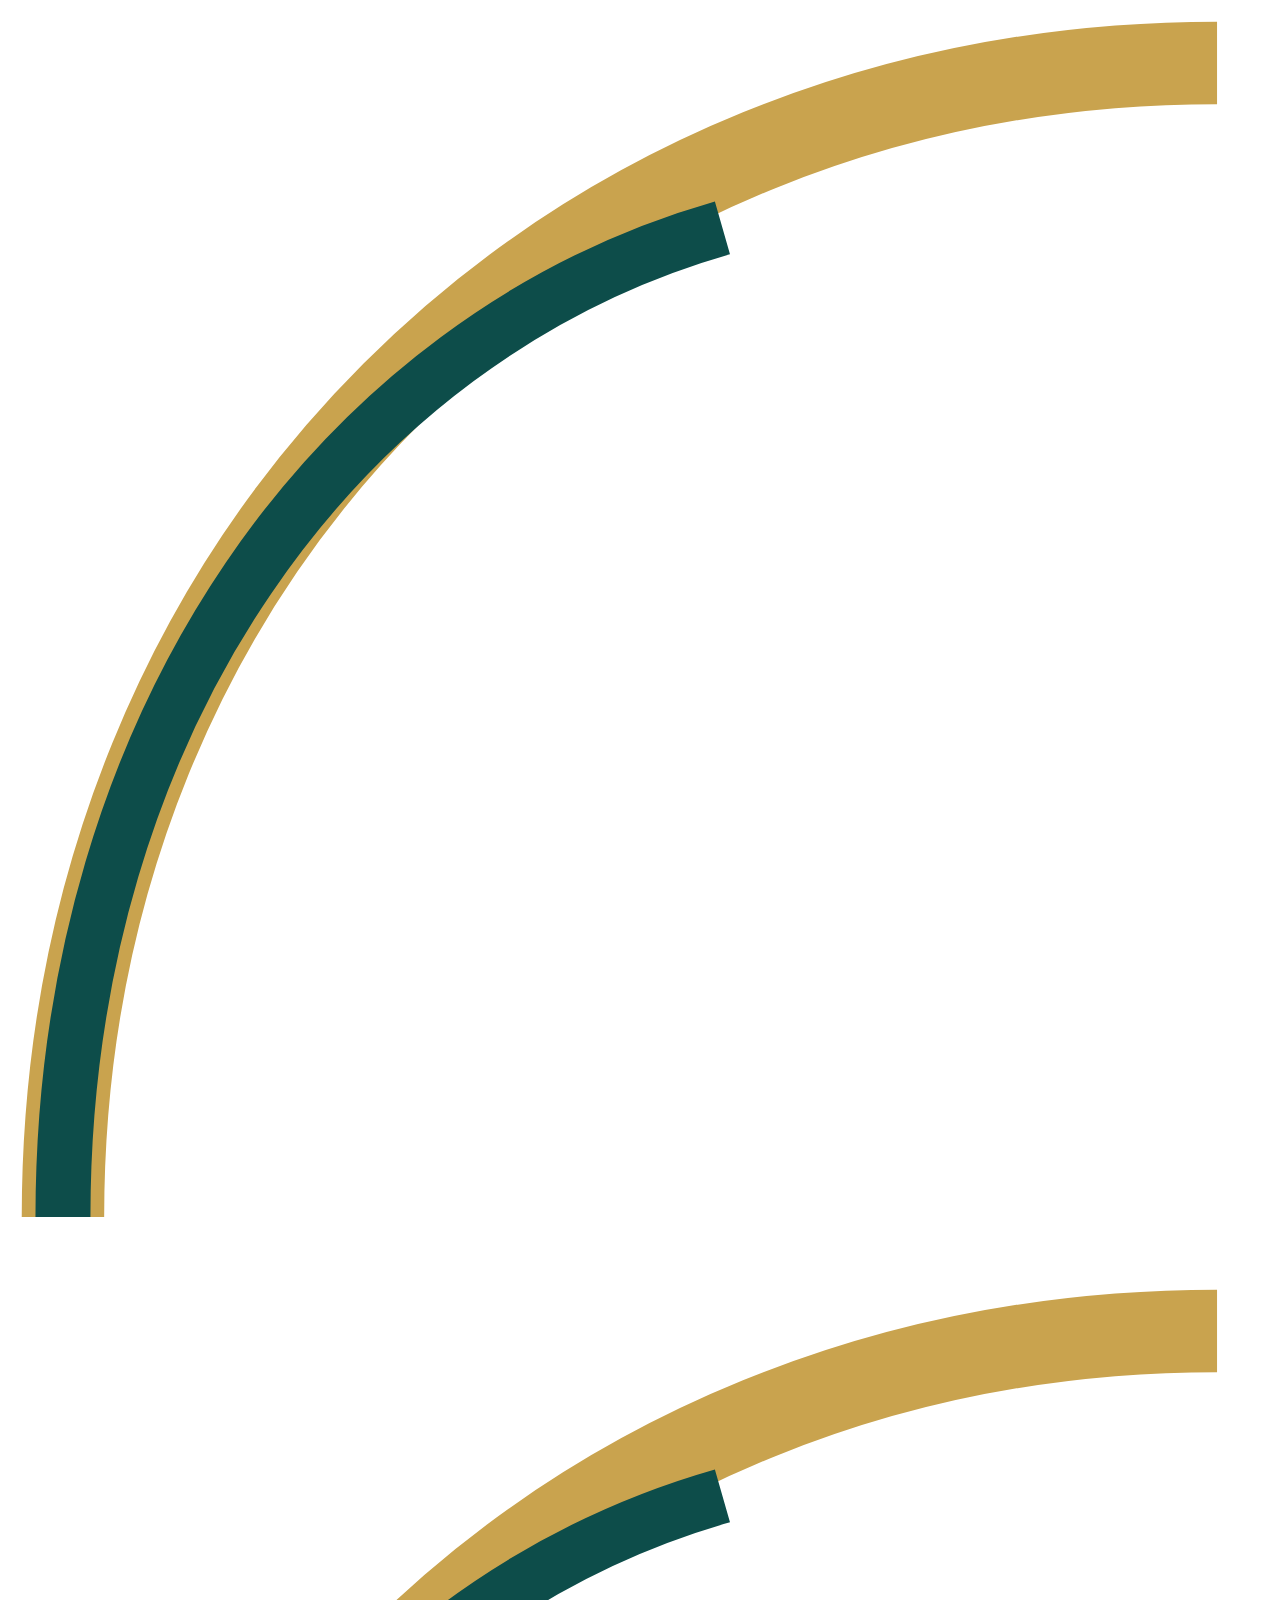
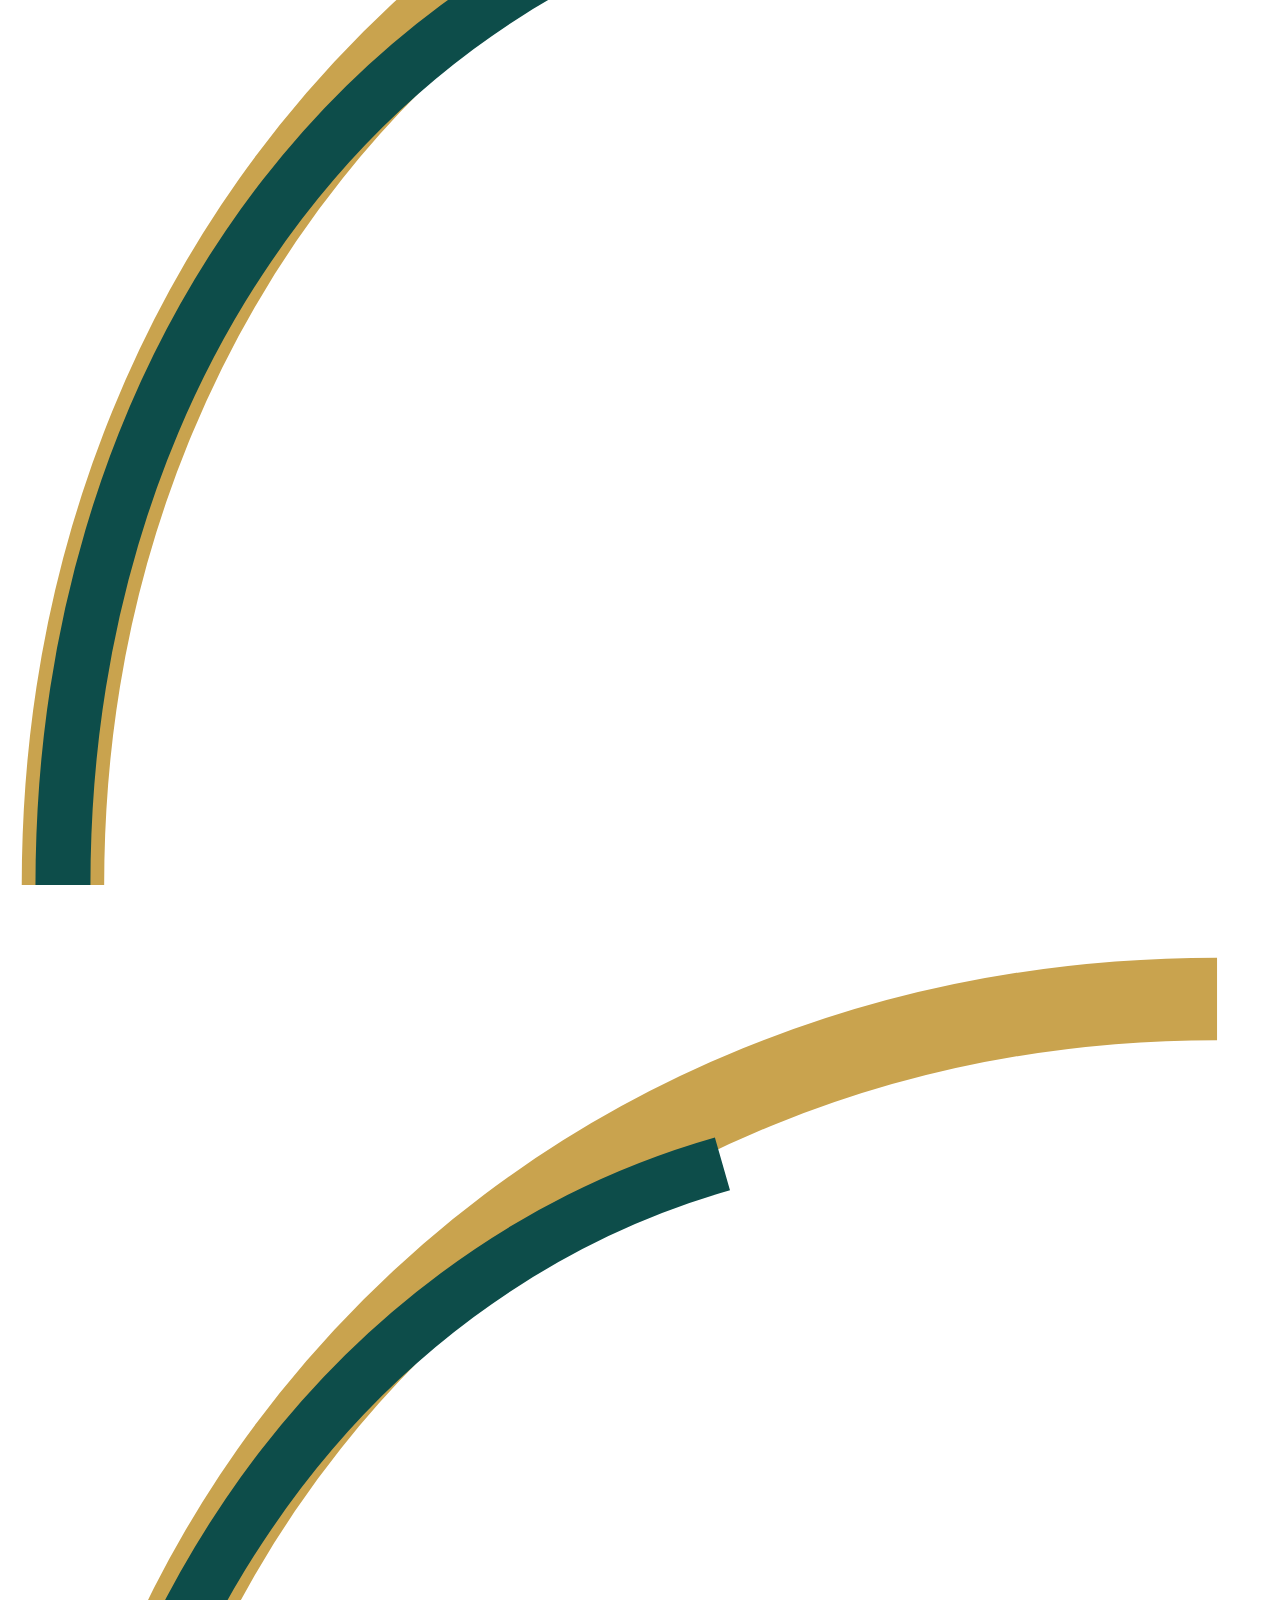
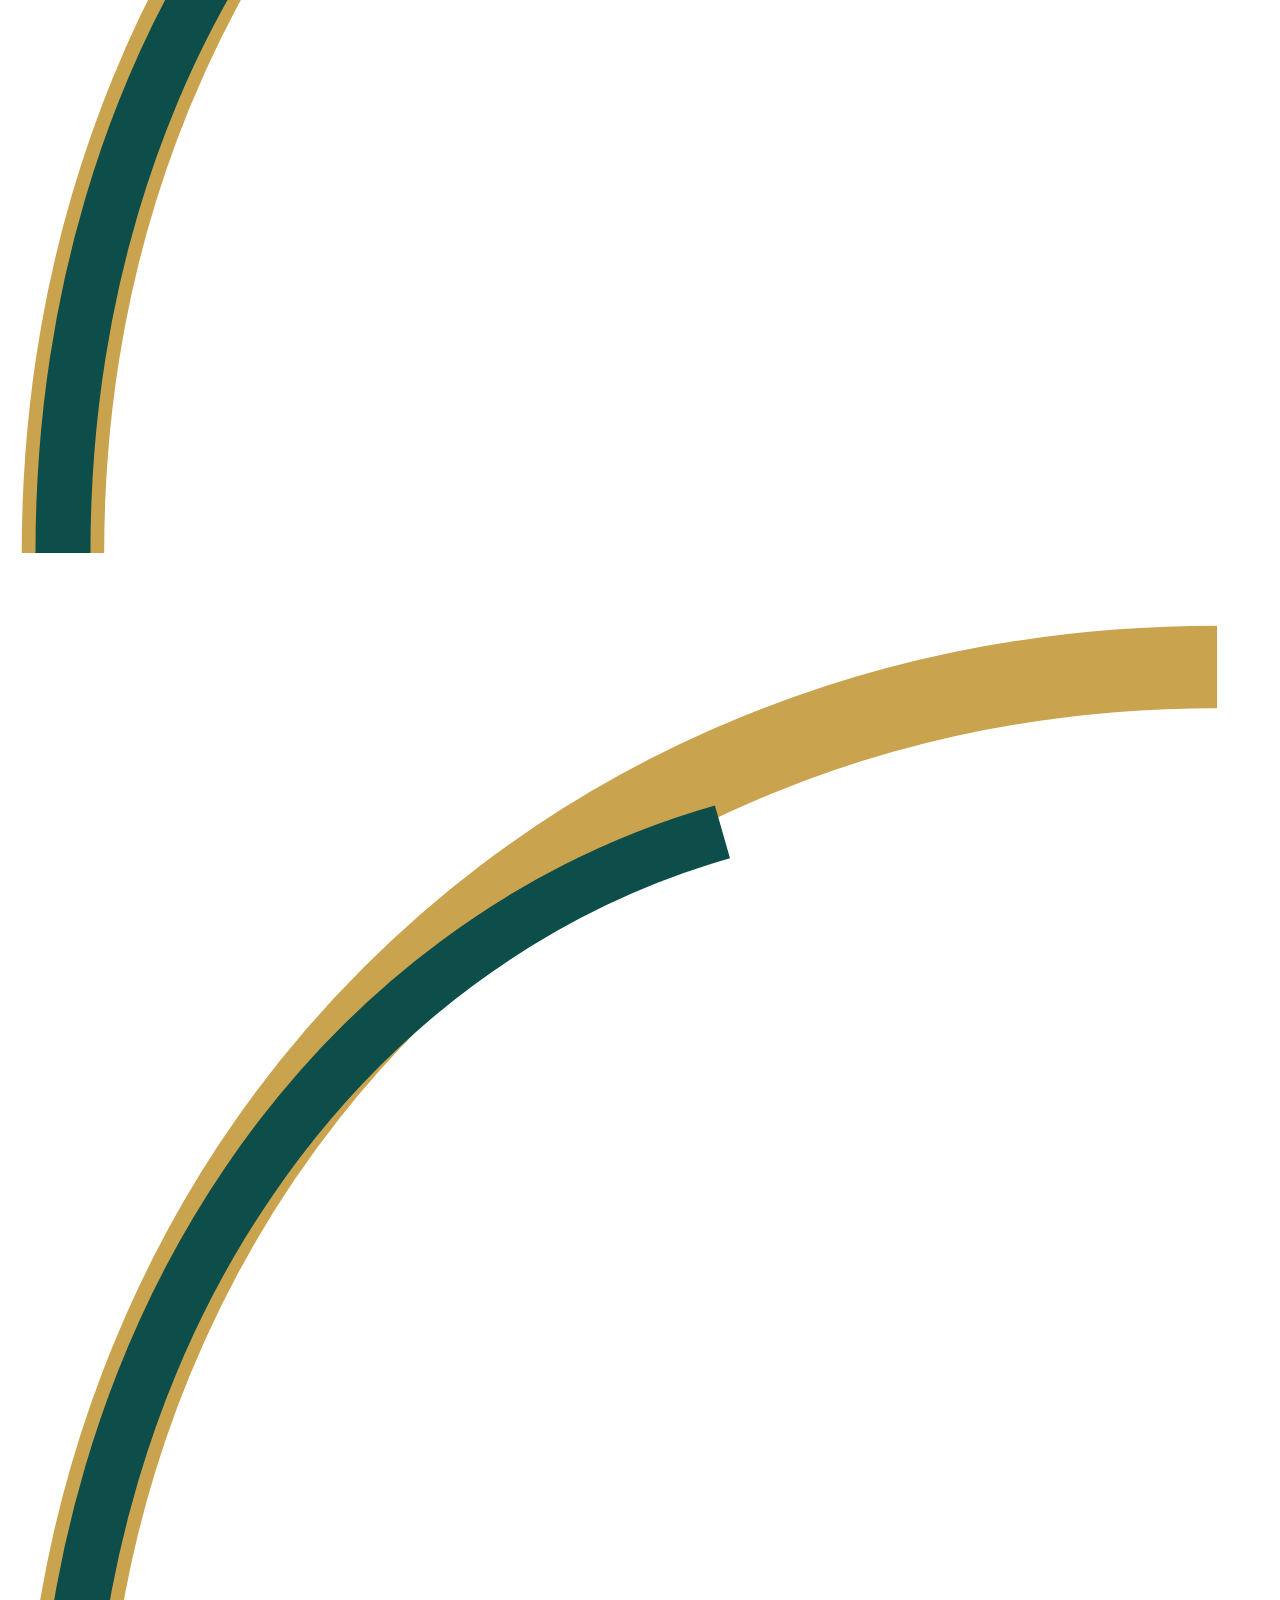
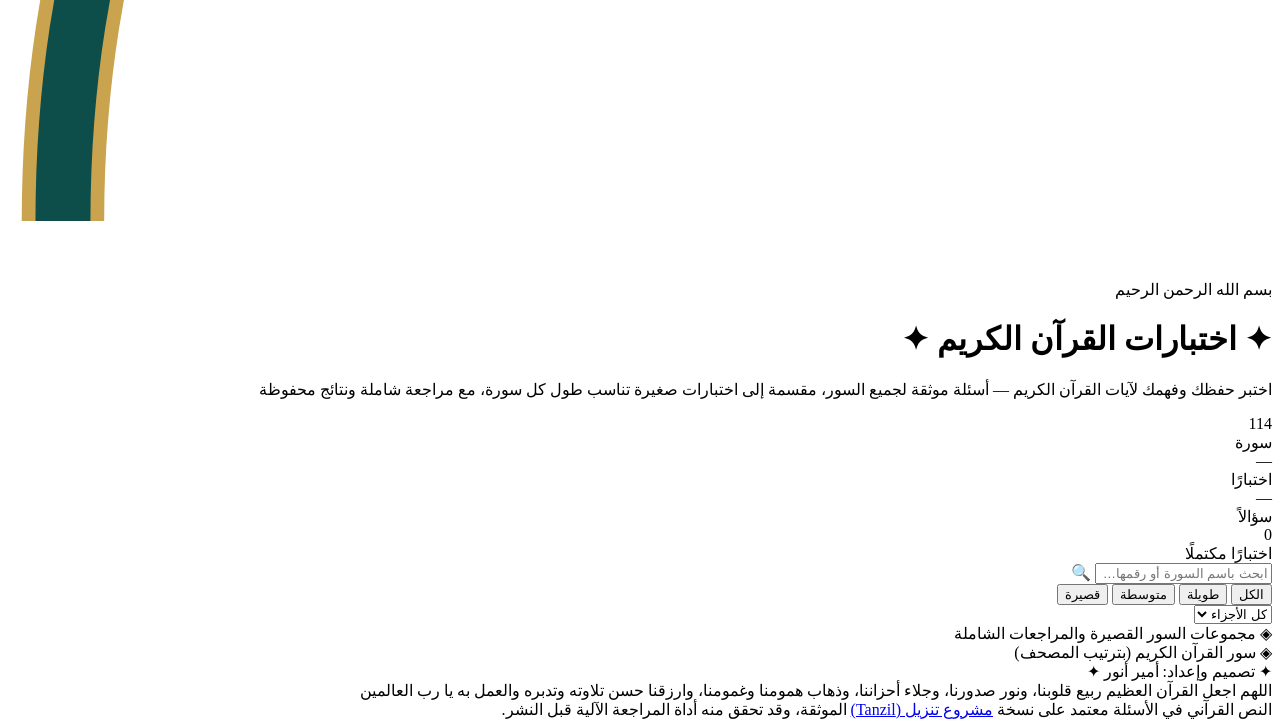
==== index.html @ 08b9041e "Add files via upload" ====
<!DOCTYPE html>
<html lang="ar" dir="rtl">
<head>
<meta charset="UTF-8">
<meta name="viewport" content="width=device-width, initial-scale=1.0">
<title>اختبارات القرآن الكريم — جميع سور القرآن</title>
<meta name="description" content="تطبيق تفاعلي لاختبار حفظ القرآن الكريم وفهمه: أسئلة موثقة لجميع سور القرآن الكريم الـ114 مقسمة إلى اختبارات منظمة تناسب طول كل سورة.">
<link rel="preconnect" href="https://fonts.googleapis.com">
<link href="https://fonts.googleapis.com/css2?family=Amiri:wght@400;700&family=Reem+Kufi:wght@400;600;700&display=swap" rel="stylesheet">
<link rel="stylesheet" href="css/style.css?v=2">
<link rel="stylesheet" href="css/home.css?v=2">
</head>
<body class="home-body">
<div class="star-pattern"></div>
<div class="app">
  <div class="frame">
    <div class="corner c-tl"><svg viewBox="0 0 46 46"><path d="M2 44 C2 20 20 2 44 2" fill="none" stroke="#c9a34e" stroke-width="3"/><path d="M2 44 C2 26 12 12 26 8" fill="none" stroke="#0d4d4a" stroke-width="2"/></svg></div>
    <div class="corner c-tr"><svg viewBox="0 0 46 46"><path d="M2 44 C2 20 20 2 44 2" fill="none" stroke="#c9a34e" stroke-width="3"/><path d="M2 44 C2 26 12 12 26 8" fill="none" stroke="#0d4d4a" stroke-width="2"/></svg></div>
    <div class="corner c-bl"><svg viewBox="0 0 46 46"><path d="M2 44 C2 20 20 2 44 2" fill="none" stroke="#c9a34e" stroke-width="3"/><path d="M2 44 C2 26 12 12 26 8" fill="none" stroke="#0d4d4a" stroke-width="2"/></svg></div>
    <div class="corner c-br"><svg viewBox="0 0 46 46"><path d="M2 44 C2 20 20 2 44 2" fill="none" stroke="#c9a34e" stroke-width="3"/><path d="M2 44 C2 26 12 12 26 8" fill="none" stroke="#0d4d4a" stroke-width="2"/></svg></div>

    <div class="arch-header">
      <div class="bismillah">بسم الله الرحمن الرحيم</div>
      <h1>✦ اختبارات القرآن الكريم ✦</h1>
      <p class="subtitle">اختبر حفظك وفهمك لآيات القرآن الكريم — أسئلة موثقة لجميع السور، مقسمة إلى اختبارات صغيرة تناسب طول كل سورة، مع مراجعة شاملة ونتائج محفوظة</p>
    </div>

    <div class="stats-row">
      <div class="stat-box"><div class="num">114</div><div class="lbl">سورة</div></div>
      <div class="stat-box"><div class="num" id="statQuizzes">—</div><div class="lbl">اختبارًا</div></div>
      <div class="stat-box"><div class="num" id="statQuestions">—</div><div class="lbl">سؤالاً</div></div>
      <div class="stat-box"><div class="num" id="statDone">0</div><div class="lbl">اختبارًا مكتملًا</div></div>
    </div>

    <div class="toolbar">
      <div class="search-wrap">
        <input type="text" id="searchInput" placeholder="ابحث باسم السورة أو رقمها…" autocomplete="off">
        <span class="search-ico">🔍</span>
      </div>
      <div class="chips" id="catChips">
        <button class="chip active" data-cat="all">الكل</button>
        <button class="chip" data-cat="طويلة">طويلة</button>
        <button class="chip" data-cat="متوسطة">متوسطة</button>
        <button class="chip" data-cat="قصيرة">قصيرة</button>
      </div>
      <select class="juz-select" id="juzSelect">
        <option value="all">كل الأجزاء</option>
      </select>
    </div>

    <div class="section-title">◈ مجموعات السور القصيرة والمراجعات الشاملة</div>
    <div class="groups-grid" id="groupsGrid"></div>

    <div class="section-title">◈ سور القرآن الكريم (بترتيب المصحف)</div>
    <div class="surah-grid" id="surahGrid"></div>
    <div class="empty-state" id="emptyState" style="display:none;">لا توجد سور مطابقة لبحثك — جرّب اسمًا آخر أو رقمًا</div>

    <div class="home-footer">
      <div class="footer-line">✦ تصميم وإعداد: أمير أنور ✦</div>
      <div class="footer-dua">اللهم اجعل القرآن العظيم ربيع قلوبنا، ونور صدورنا، وجلاء أحزاننا، وذهاب همومنا وغمومنا، وارزقنا حسن تلاوته وتدبره والعمل به يا رب العالمين</div>
      <div class="src-note">النص القرآني في الأسئلة معتمد على نسخة <a href="https://tanzil.net" target="_blank" rel="noopener">مشروع تنزيل (Tanzil)</a> الموثقة، وقد تحقق منه أداة المراجعة الآلية قبل النشر.</div>
    </div>
  </div>
</div>

<script src="js/surah-registry.js?v=2"></script>
<script src="js/quiz-registry.js?v=2"></script>
<script src="js/home.js?v=3"></script>
</body>
</html>
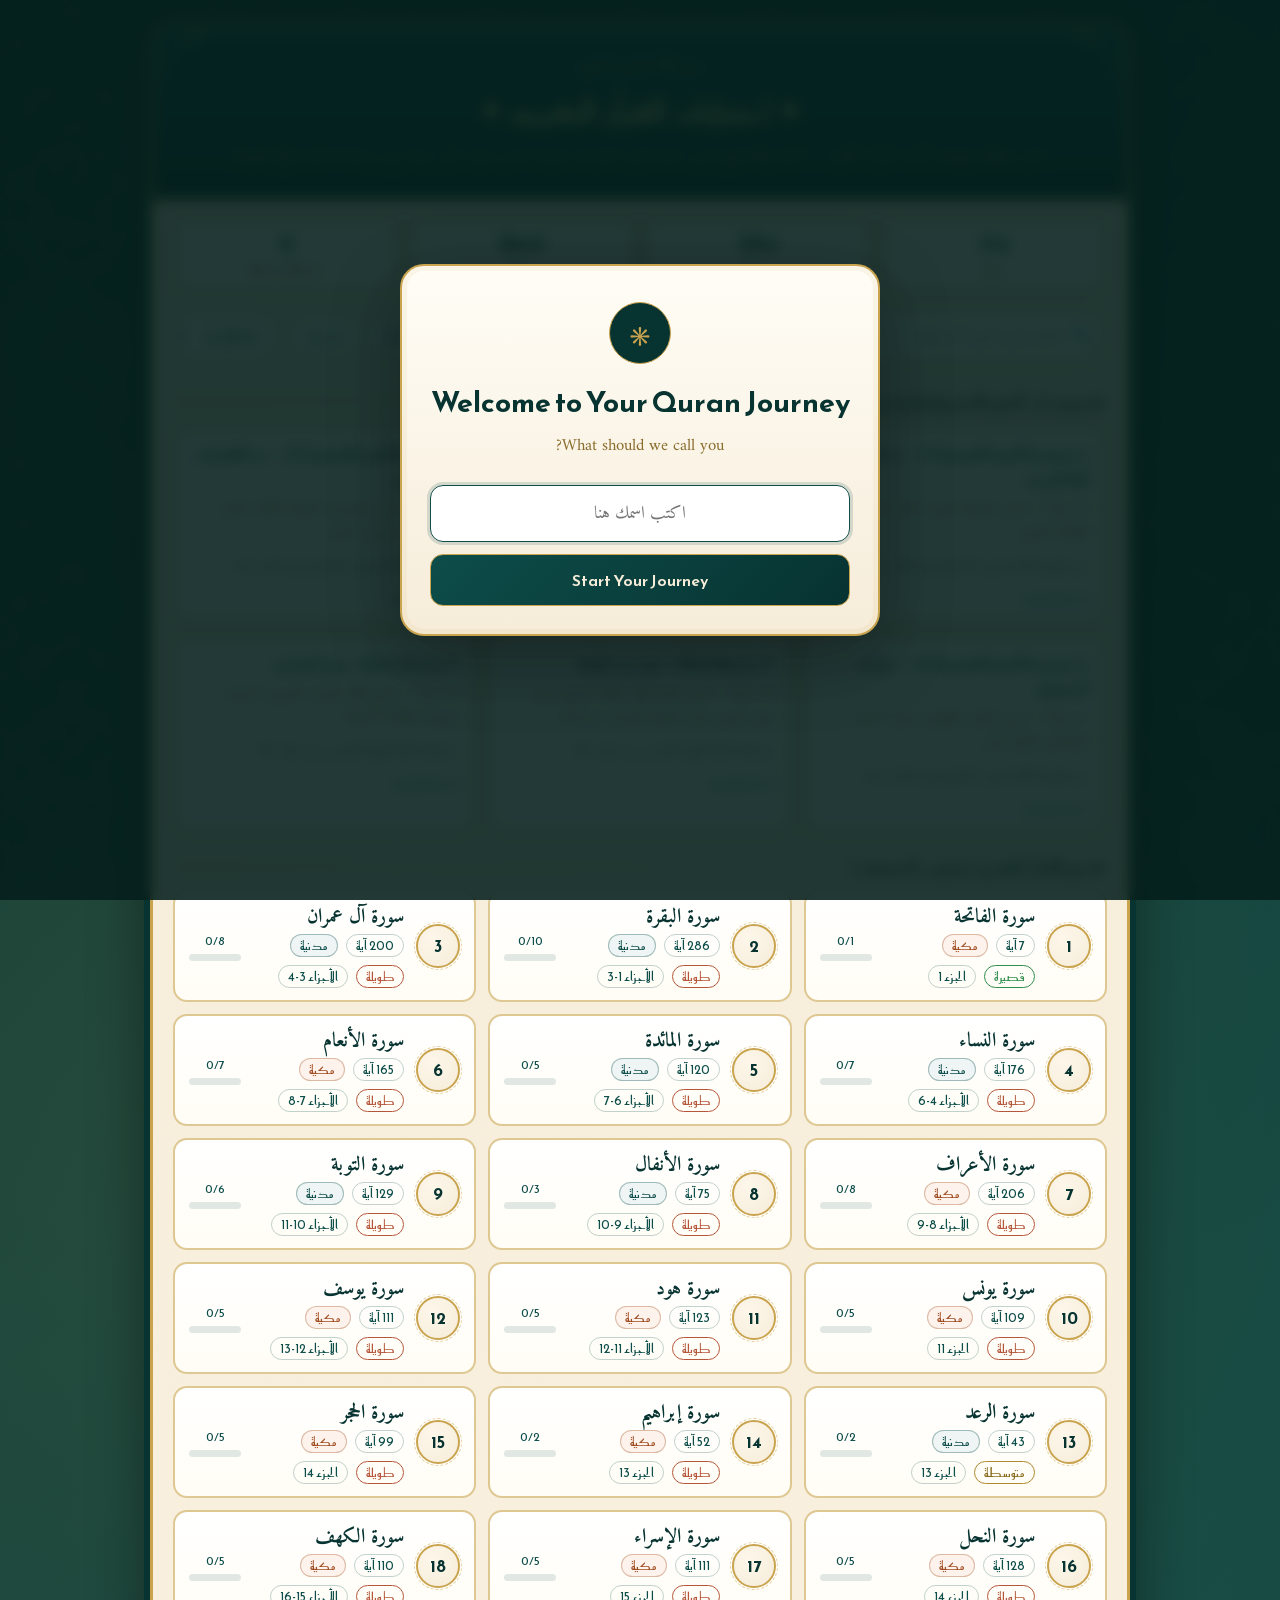
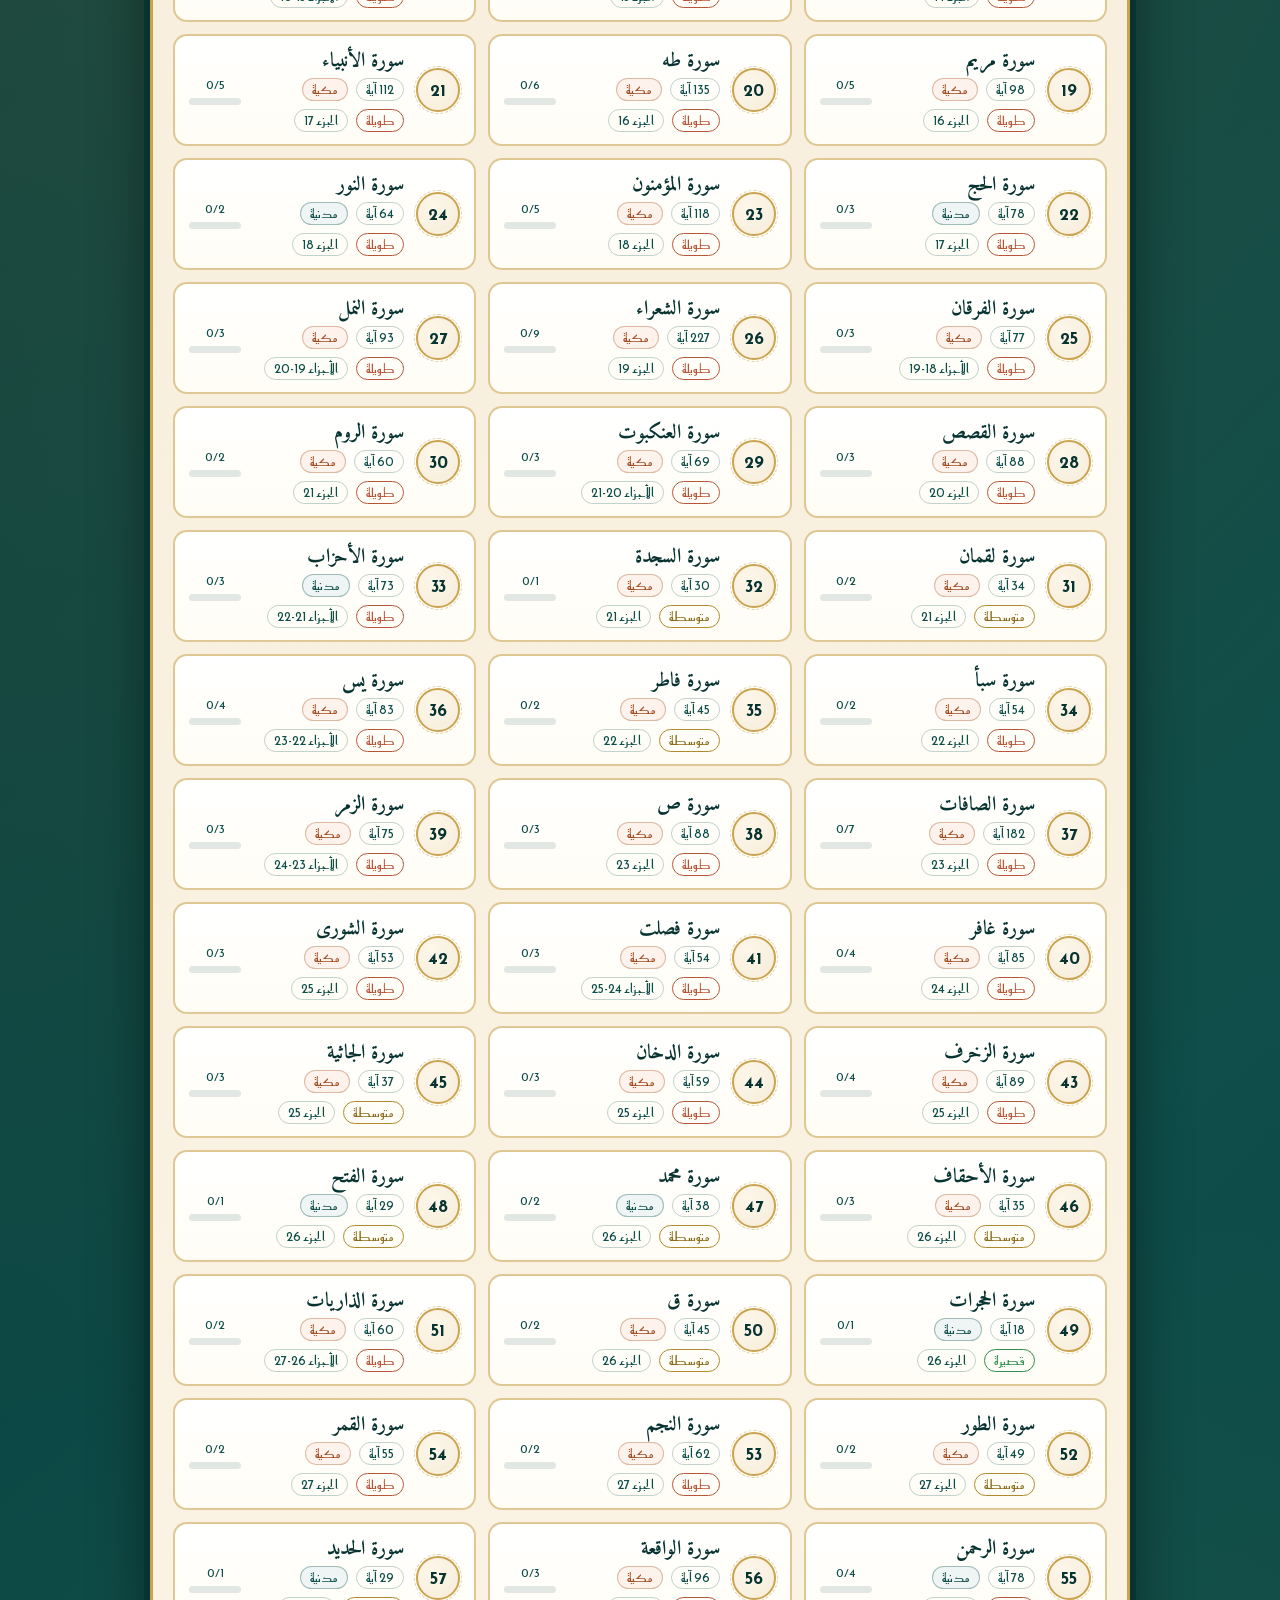
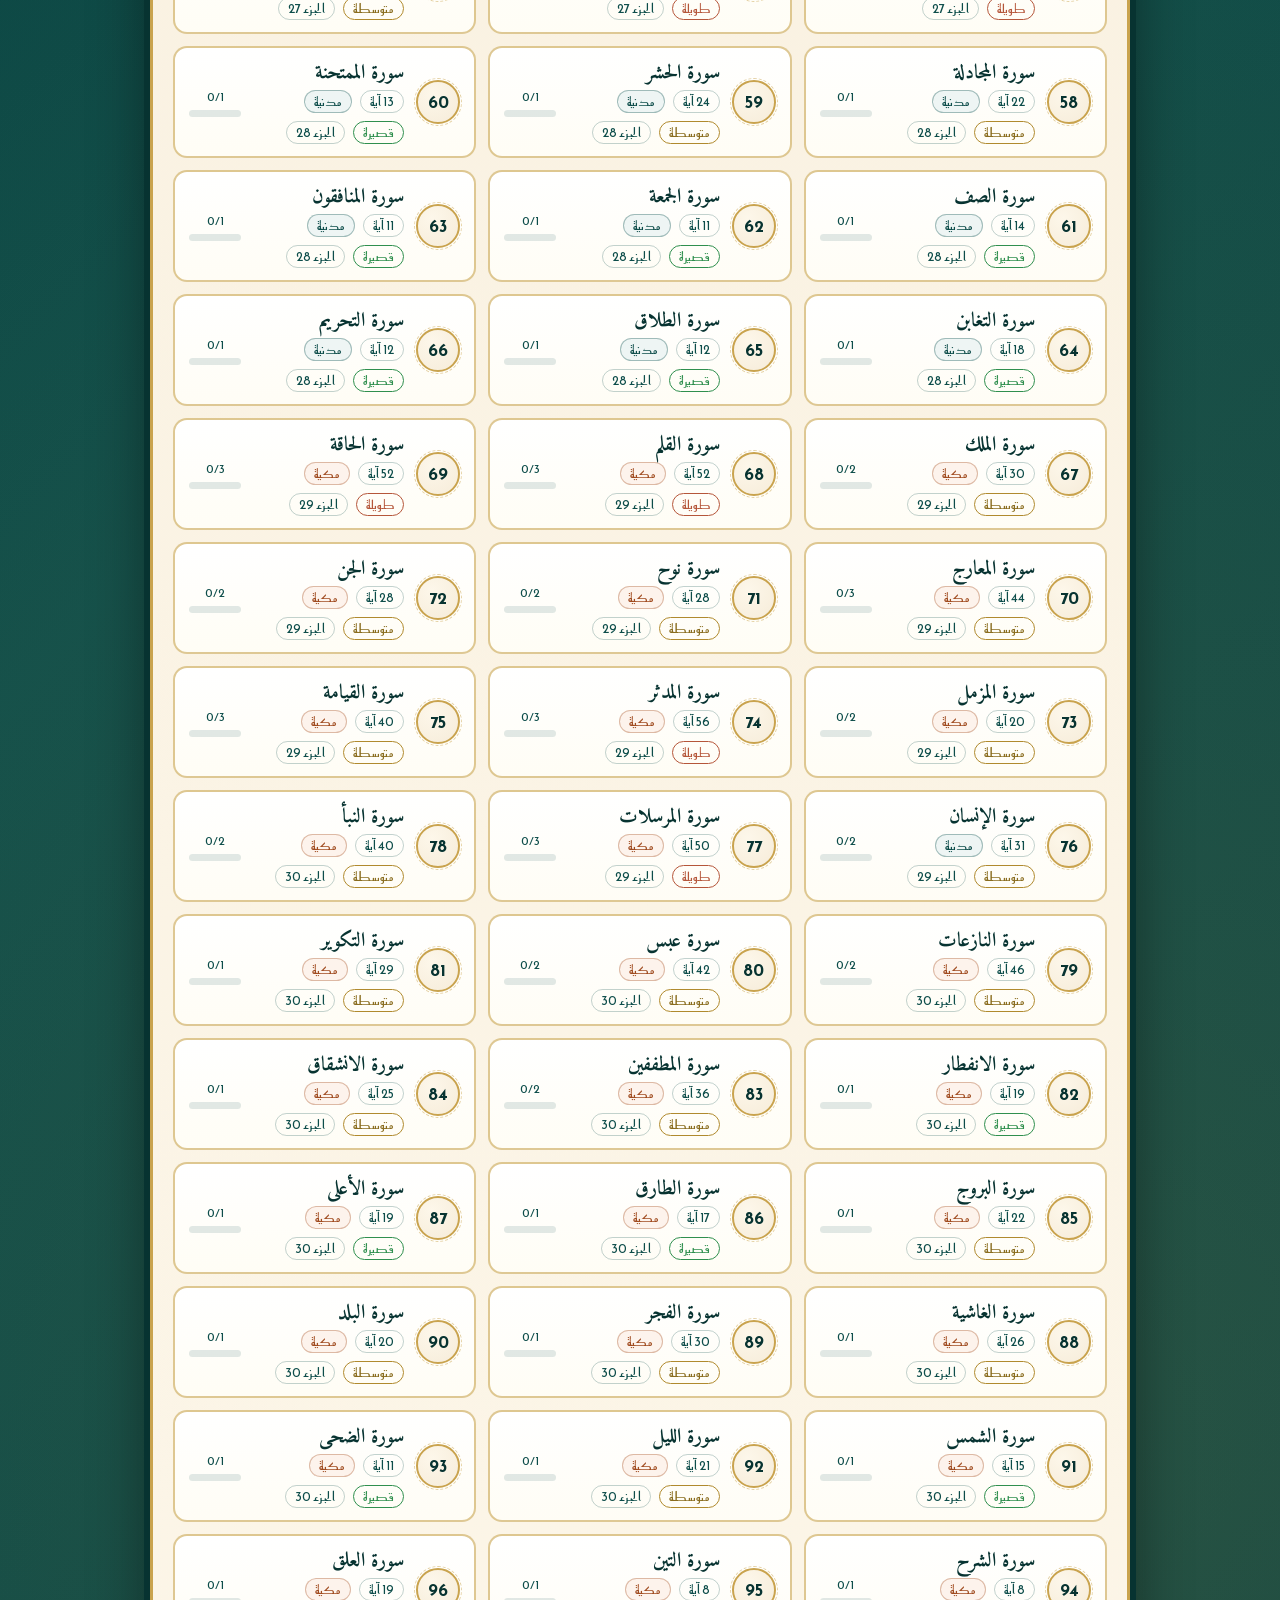
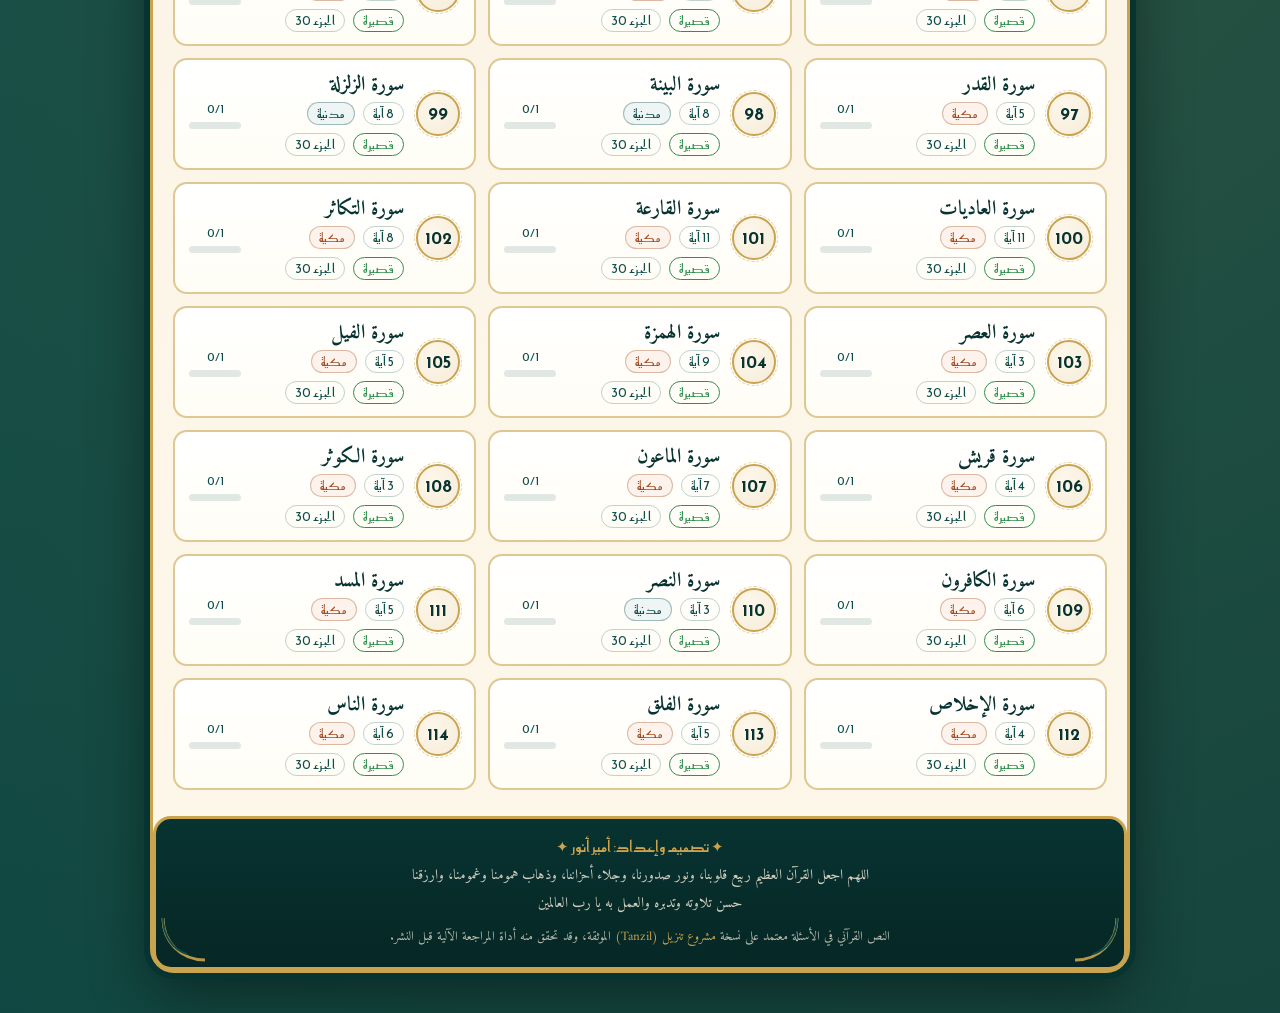
==== commit 7b4abd90: "Integrate personalized welcome and saved user name" ====
--- a/index.html
+++ b/index.html
@@ -9,6 +9,7 @@
 <link href="https://fonts.googleapis.com/css2?family=Amiri:wght@400;700&family=Reem+Kufi:wght@400;600;700&display=swap" rel="stylesheet">
 <link rel="stylesheet" href="css/style.css?v=2">
 <link rel="stylesheet" href="css/home.css?v=2">
+<link rel="stylesheet" href="css/user-profile.css?v=1">
 </head>
 <body class="home-body">
 <div class="star-pattern"></div>
@@ -66,5 +67,6 @@
 <script src="js/surah-registry.js?v=2"></script>
 <script src="js/quiz-registry.js?v=2"></script>
 <script src="js/home.js?v=3"></script>
+<script src="js/user-profile.js?v=1"></script>
 </body>
 </html>
--- a/css/style.css
+++ b/css/style.css
@@ -0,0 +1,536 @@
+:root{
+    --gold: #c9a34e;
+    --gold-light: #e6c878;
+    --teal: #0d4d4a;
+    --teal-dark: #073331;
+    --terracotta: #b5563a;
+    --cream: #f6ecd9;
+    --ink: #2c211a;
+  }
+  *{box-sizing:border-box; margin:0; padding:0;}
+  html,body{min-height:100%;}
+
+  body{
+    font-family: 'Amiri', serif;
+    color: var(--ink);
+    min-height: 100vh;
+    display: flex;
+    align-items: center;
+    justify-content: center;
+    padding: 15px;
+    background:
+      radial-gradient(circle at 20% 20%, rgba(201,163,78,0.15), transparent 40%),
+      radial-gradient(circle at 80% 80%, rgba(201,163,78,0.15), transparent 40%),
+      linear-gradient(135deg, var(--teal-dark), var(--teal) 55%, #0a3f3c);
+    position: relative;
+  }
+
+  body::before{
+    content:"";
+    position:fixed;
+    inset:0;
+    background-image:
+      repeating-linear-gradient(45deg, rgba(201,163,78,0.06) 0 2px, transparent 2px 40px),
+      repeating-linear-gradient(-45deg, rgba(201,163,78,0.06) 0 2px, transparent 2px 40px);
+    pointer-events:none;
+    z-index:0;
+  }
+  .star-pattern{
+    position:fixed;
+    inset:0;
+    z-index:0;
+    opacity:0.15;
+    pointer-events:none;
+    background-repeat:repeat;
+    background-size: 140px 140px;
+    background-image:url("data:image/svg+xml,%3Csvg xmlns='http://www.w3.org/2000/svg' width='140' height='140' viewBox='0 0 140 140'%3E%3Cg fill='none' stroke='%23e6c878' stroke-width='1.2'%3E%3Cpath d='M70 5 L92 40 L130 40 L100 65 L112 105 L70 82 L28 105 L40 65 L10 40 L48 40 Z'/%3E%3Ccircle cx='70' cy='70' r='60'/%3E%3C/g%3E%3C/svg%3E");
+  }
+
+  .app{
+    position:relative;
+    z-index:1;
+    width:100%;
+    max-width: 720px;
+    margin: auto;
+  }
+
+  .frame{
+    background: linear-gradient(180deg, var(--cream), #fdf7ea);
+    border-radius: 24px;
+    border: 3px solid var(--gold);
+    box-shadow: 0 0 0 6px var(--teal-dark), 0 20px 60px rgba(0,0,0,0.45);
+    position: relative;
+    width: 100%;
+  }
+
+  .corner{
+    position:absolute; width:46px; height:46px; z-index:3; opacity:0.9;
+  }
+  .corner svg{width:100%; height:100%;}
+  .c-tl{top:8px; left:8px;}
+  .c-tr{top:8px; right:8px; transform:scaleX(-1);}
+  .c-bl{bottom:8px; left:8px; transform:scaleY(-1);}
+  .c-br{bottom:8px; right:8px; transform:scale(-1,-1);}
+
+  .arch-header{
+    background: linear-gradient(180deg, var(--teal), var(--teal-dark));
+    color: var(--gold-light);
+    text-align:center;
+    padding: 22px 20px 26px;
+    position:relative;
+    border-bottom: 3px solid var(--gold);
+    border-top-left-radius: 20px;
+    border-top-right-radius: 20px;
+  }
+  .arch-header h1{
+    font-family:'Reem Kufi', sans-serif;
+    font-size: 1.6rem;
+    letter-spacing:1px;
+  }
+  .arch-header p{
+    margin-top:6px;
+    font-size:0.95rem;
+    color: var(--gold);
+    opacity:0.9;
+  }
+
+  .progress-wrap{
+    padding: 14px 26px 0;
+  }
+  .dots-row{
+    display:flex;
+    flex-wrap:wrap;
+    justify-content:center;
+    gap:6px;
+    padding: 4px 6px;
+    background: repeating-linear-gradient(135deg, rgba(13,77,74,0.06) 0 6px, transparent 6px 12px);
+    border: 2px solid var(--gold);
+    border-radius: 999px;
+  }
+  .dot{
+    width:16px; height:16px;
+    clip-path: polygon(50% 0%, 61% 35%, 98% 35%, 68% 57%, 79% 91%, 50% 70%, 21% 91%, 32% 57%, 2% 35%, 39% 35%);
+    background: rgba(13,77,74,0.18);
+    transition: all .25s ease;
+    flex: 0 0 auto;
+  }
+  .dot.done{
+    background: var(--gold);
+    box-shadow: 0 0 4px rgba(201,163,78,0.8);
+  }
+  .dot.wrong-dot{
+    background: var(--terracotta);
+    box-shadow: 0 0 4px rgba(181,86,58,0.6);
+  }
+  .dot.current{
+    background: var(--terracotta);
+    transform: scale(1.35);
+    box-shadow: 0 0 6px rgba(181,86,58,0.7);
+  }
+  .progress-label{
+    display:flex;
+    justify-content:center;
+    font-size:0.85rem;
+    color: var(--teal-dark);
+    margin-top:8px;
+    font-family:'Reem Kufi', sans-serif;
+  }
+  #helpText{
+    color: var(--terracotta);
+    font-weight:600;
+  }
+
+  .content{
+    padding: 24px 20px 24px;
+    min-height: auto;
+  }
+
+  .content.animate-in{
+    animation: fadeSlide 0.35s ease;
+  }
+  @keyframes fadeSlide {
+    from { opacity: 0; transform: translateY(14px); }
+    to   { opacity: 1; transform: translateY(0); }
+  }
+
+  .question-box{
+    background: #fff;
+    border: 2px solid var(--gold);
+    border-radius: 14px;
+    padding: 22px;
+    box-shadow: inset 0 0 0 4px rgba(201,163,78,0.12);
+    margin-bottom: 20px;
+  }
+  .question-num{
+    font-family:'Reem Kufi', sans-serif;
+    color: var(--terracotta);
+    font-size:0.95rem;
+    margin-bottom:8px;
+  }
+  .question-text{
+    font-size: 1.35rem;
+    line-height: 2.1;
+    color: var(--teal-dark);
+    font-weight:700;
+  }
+
+  .options{
+    display:flex;
+    flex-direction:column;
+    gap:12px;
+  }
+  .option{
+    display:flex;
+    align-items:center;
+    gap:12px;
+    background:#fff;
+    border: 2px solid rgba(13,77,74,0.25);
+    border-radius: 12px;
+    padding: 14px 16px;
+    cursor:pointer;
+    font-size:1.15rem;
+    line-height:1.9;
+    transition: all .2s ease;
+    text-align:right;
+  }
+  .option:hover:not(.disabled):not(.removed){
+    border-color: var(--gold);
+    background: #fffdf5;
+    transform: translateX(-2px);
+  }
+  .option .letter{
+    flex:0 0 auto;
+    width:32px; height:32px;
+    border-radius:50%;
+    background: var(--teal);
+    color: var(--gold-light);
+    display:flex;
+    align-items:center;
+    justify-content:center;
+    font-family:'Reem Kufi', sans-serif;
+    font-size:0.95rem;
+    transition: all .2s ease;
+  }
+  .option.selected{
+    border-color: var(--teal);
+    background: #eaf4f3;
+  }
+  .option.locked{
+    border-color: var(--teal);
+    background: #eaf4f3;
+    cursor: default;
+    pointer-events: none;
+  }
+  .option.correct{
+    border-color:#2f8f4e;
+    background:#e7f6ec;
+  }
+  .option.correct .letter{ background:#2f8f4e; color:#fff;}
+  .option.incorrect{
+    border-color: var(--terracotta);
+    background:#fbeae6;
+  }
+  .option.incorrect .letter{ background:var(--terracotta); color:#fff;}
+  .option.disabled{ cursor:default; pointer-events:none;}
+
+  .feedback{
+    margin-top:16px;
+    padding: 14px 18px;
+    border-radius: 10px;
+    font-family:'Reem Kufi', sans-serif;
+    font-size:1.05rem;
+    display:none;
+    line-height:1.8;
+  }
+  .feedback.show{ display:block; }
+  .feedback.neutral-fb{
+    background: #eef5f4;
+    color: var(--teal-dark);
+    border: 1px solid var(--teal);
+  }
+  .feedback.correct-fb{ background:#e7f6ec; color:#1e6b3a; border:1px solid #2f8f4e;}
+  .feedback.incorrect-fb{ background:#fbeae6; color:#8a3b28; border:1px solid var(--terracotta);}
+
+  .controls{
+    display:flex;
+    justify-content:space-between;
+    align-items:center;
+    margin-top: 22px;
+  }
+  .btn{
+    font-family:'Reem Kufi', sans-serif;
+    font-size:1.05rem;
+    padding: 12px 28px;
+    border-radius: 999px;
+    border: 2px solid var(--gold);
+    background: linear-gradient(180deg, var(--teal), var(--teal-dark));
+    color: var(--gold-light);
+    cursor:pointer;
+    transition: all .2s ease;
+    white-space: nowrap;
+  }
+  .btn:hover:not(:disabled){
+    background: linear-gradient(180deg, var(--terracotta), #8f3e29);
+    border-color: var(--gold-light);
+  }
+  .btn:disabled{
+    opacity:0.4;
+    cursor:not-allowed;
+  }
+  .btn-ghost{
+    background:transparent;
+    color: var(--teal-dark);
+    border: 2px solid rgba(13,77,74,0.3);
+  }
+  .btn-ghost:hover:not(:disabled){
+    background: var(--teal-dark);
+    color: var(--gold-light);
+    border-color: var(--gold);
+  }
+  .btn.loading{
+    opacity:0.7;
+    pointer-events:none;
+  }
+
+  .result{
+    text-align:center;
+    padding: 10px 10px 20px;
+  }
+  .result .score-circle{
+    width:180px; height:180px;
+    margin: 10px auto 20px;
+    border-radius:50%;
+    background: radial-gradient(circle at 35% 30%, #fffdf5, #f6ecd9);
+    border: 5px solid var(--gold);
+    display:flex;
+    flex-direction:column;
+    align-items:center;
+    justify-content:center;
+    box-shadow: 0 0 0 8px rgba(13,77,74,0.08);
+  }
+  .score-circle .num{
+    font-family:'Reem Kufi', sans-serif;
+    font-size:2.6rem;
+    color: var(--teal-dark);
+    font-weight:700;
+  }
+  .score-circle .den{
+    font-size:1rem;
+    color: var(--terracotta);
+  }
+  .result h2{
+    font-family:'Reem Kufi', sans-serif;
+    color: var(--teal-dark);
+    font-size:1.4rem;
+    margin-bottom:10px;
+  }
+  .result .msg{
+    font-size:1.15rem;
+    line-height:2;
+    color: var(--ink);
+    max-width:520px;
+    margin: 10px auto 20px;
+  }
+  .result .stats{
+    display:flex;
+    justify-content:center;
+    gap:24px;
+    margin-bottom:20px;
+    font-family:'Reem Kufi', sans-serif;
+    font-size:0.95rem;
+    color: var(--teal-dark);
+  }
+  .divider{
+    width:60px; height:3px;
+    background: var(--gold);
+    margin: 14px auto;
+    border-radius:3px;
+  }
+
+  .review-item{
+    border-radius: 10px;
+    padding: 12px 16px;
+    margin-bottom: 10px;
+    font-size: 1rem;
+    line-height: 1.9;
+  }
+  .review-item.correct-fb{ background:#e7f6ec; border:1px solid #2f8f4e; }
+  .review-item.incorrect-fb{ background:#fbeae6; border:1px solid var(--terracotta); }
+  .review-q{ font-weight:700; color: var(--teal-dark); margin-bottom:4px; }
+  .review-a{ color: var(--ink); font-size:0.95rem; }
+  .review-correct-answer{
+    color:#1e6b3a;
+    font-weight:700;
+    font-size:0.95rem;
+  }
+
+  .intro{
+    text-align:center;
+    padding: 20px 10px;
+  }
+  .intro h2{
+    font-family:'Reem Kufi', sans-serif;
+    color: var(--teal-dark);
+    font-size:1.3rem;
+    margin-bottom:14px;
+  }
+  .intro p{
+    color: var(--ink);
+    font-size:1.05rem;
+    margin-bottom:18px;
+    line-height:1.9;
+  }
+  .intro .keyboard-hint{
+    font-size:0.9rem;
+    color: var(--teal);
+    margin-bottom:18px;
+    font-family:'Reem Kufi', sans-serif;
+    opacity:0.8;
+  }
+  .name-input{
+    width:100%;
+    max-width:340px;
+    padding: 14px 18px;
+    border-radius: 999px;
+    border: 2px solid var(--gold);
+    background:#fff;
+    font-family:'Amiri', serif;
+    font-size:1.1rem;
+    text-align:center;
+    color: var(--teal-dark);
+    margin-bottom:20px;
+  }
+  .name-input:focus{ outline:none; border-color: var(--terracotta); }
+
+  .help-bar{
+    display:flex;
+    justify-content:center;
+    margin-bottom: 16px;
+  }
+  .help-btn{
+    font-family:'Reem Kufi', sans-serif;
+    font-size:0.95rem;
+    padding: 9px 20px;
+    border-radius: 999px;
+    border: 2px dashed var(--terracotta);
+    background: #fff8ee;
+    color: var(--terracotta);
+    cursor:pointer;
+    transition: all .2s ease;
+  }
+  .help-btn:hover:not(:disabled){
+    background: var(--terracotta);
+    color:#fff;
+  }
+  .help-btn:disabled{
+    opacity:0.4;
+    cursor:not-allowed;
+    border-style: solid;
+  }
+  .option.removed{
+    opacity:0.3;
+    text-decoration: line-through;
+    pointer-events:none;
+    background:#f0efeb !important;
+    border-color: #ccc !important;
+  }
+  .option.removed .letter{
+    background: #bbb !important;
+    color: #fff !important;
+  }
+
+  .footer{
+    text-align:center;
+    background: linear-gradient(180deg, var(--teal-dark), #062725);
+    border-top: 3px solid var(--gold);
+    padding: 16px 20px 18px;
+    color: var(--gold-light);
+    border-bottom-left-radius: 20px;
+    border-bottom-right-radius: 20px;
+  }
+  .footer-line{
+    font-family:'Reem Kufi', sans-serif;
+    font-size: 0.95rem;
+    color: var(--gold);
+    margin-bottom: 4px;
+  }
+  .footer-phone{
+    font-family:'Reem Kufi', sans-serif;
+    font-size: 0.9rem;
+    color: var(--gold-light);
+    letter-spacing: 1px;
+    margin-bottom: 8px;
+    direction: ltr;
+    display:inline-block;
+  }
+  .footer-dua{
+    font-size: 0.9rem;
+    line-height: 1.9;
+    color: rgba(246,236,217,0.85);
+    max-width: 480px;
+    margin: 0 auto;
+  }
+
+  @media (max-width: 600px){
+    body {
+      padding: 8px;
+      align-items: flex-start;
+    }
+    .frame { border-radius: 18px; }
+    .arch-header {
+      padding: 16px 12px 18px;
+    }
+    .arch-header h1 { font-size: 1.2rem; }
+    .arch-header p { font-size: 0.85rem; }
+    .progress-wrap { padding: 10px 16px 0; }
+    .dot { width:13px; height:13px; }
+    .content { padding: 16px 12px 18px; }
+    .question-box { padding: 16px 14px; margin-bottom: 14px; }
+    .question-text { font-size: 1.05rem; line-height: 1.8; }
+    .option {
+      font-size: 0.95rem;
+      padding: 10px 12px;
+      line-height: 1.7;
+      gap: 10px;
+    }
+    .option .letter { width:28px; height:28px; font-size:0.85rem; }
+    .feedback { font-size:0.95rem; padding: 10px 14px; }
+    .btn {
+      padding: 11px 20px;
+      font-size: 0.95rem;
+      width: 100%;
+      margin-top: 0;
+    }
+    .controls {
+      flex-direction: column;
+      gap: 10px;
+    }
+    .result .controls {
+      flex-direction: column;
+      gap: 8px;
+    }
+    .score-circle { width: 140px; height: 140px; }
+    .score-circle .num { font-size: 2rem; }
+    .result h2 { font-size: 1.15rem; }
+    .result .msg { font-size: 1.05rem; }
+    .corner { width: 32px; height: 32px; }
+  }
+
+  @media (min-width: 1024px){
+    body { padding: 40px 20px; }
+  }
+
+/* ===== إضافات نظام الاختبارات الموسع ===== */
+.back-link{
+  display:inline-block;
+  font-family:'Reem Kufi', sans-serif;
+  font-size:0.85rem;
+  color:var(--gold);
+  text-decoration:none;
+  border:1.5px solid rgba(201,163,78,0.5);
+  border-radius:999px;
+  padding:4px 14px;
+  margin-bottom:10px;
+  transition:all .2s ease;
+}
+.back-link:hover{background:var(--gold);color:var(--teal-dark);}
--- a/css/home.css
+++ b/css/home.css
@@ -0,0 +1,362 @@
+/* ===== الصفحة الرئيسية — اختبارات القرآن الكريم ===== */
+/* نفس لغة تصميم صفحات الاختبار: أندلسي (فيروزي/ذهبي/كريمي) */
+
+.home-body{
+  min-height:100vh;
+  display:block;
+  padding:22px 14px 40px;
+}
+
+.app{max-width:980px;}
+
+/* ترويسة */
+.arch-header{padding:26px 20px 28px;}
+.arch-header .bismillah{
+  font-size:1.05rem;
+  color:var(--gold);
+  opacity:0.9;
+  margin-bottom:8px;
+}
+.arch-header h1{
+  font-size:1.9rem;
+  letter-spacing:0.5px;
+}
+.arch-header .subtitle{
+  margin-top:8px;
+  font-size:1rem;
+  color:var(--gold);
+  opacity:0.85;
+  line-height:1.8;
+}
+
+/* شريط الإحصاءات */
+.stats-row{
+  display:grid;
+  grid-template-columns:repeat(4,1fr);
+  gap:10px;
+  padding:16px 20px 0;
+}
+.stat-box{
+  background:#fff;
+  border:2px solid var(--gold);
+  border-radius:12px;
+  text-align:center;
+  padding:10px 6px 12px;
+  box-shadow:inset 0 0 0 3px rgba(201,163,78,0.1);
+}
+.stat-box .num{
+  font-family:'Reem Kufi',sans-serif;
+  font-size:1.5rem;
+  color:var(--teal-dark);
+  font-weight:700;
+  line-height:1.2;
+}
+.stat-box .lbl{
+  font-size:0.8rem;
+  color:var(--terracotta);
+  font-family:'Reem Kufi',sans-serif;
+}
+
+/* أدوات البحث والفلترة */
+.toolbar{
+  padding:16px 20px 4px;
+  display:flex;
+  flex-wrap:wrap;
+  gap:10px;
+  align-items:center;
+}
+.search-wrap{
+  flex:1 1 240px;
+  position:relative;
+}
+.search-wrap input{
+  width:100%;
+  padding:11px 42px 11px 14px;
+  border-radius:999px;
+  border:2px solid var(--gold);
+  background:#fff;
+  font-family:'Amiri',serif;
+  font-size:1.05rem;
+  color:var(--teal-dark);
+}
+.search-wrap input:focus{outline:none;border-color:var(--terracotta);}
+.search-wrap .search-ico{
+  position:absolute;
+  right:14px;top:50%;
+  transform:translateY(-50%);
+  color:var(--gold);
+  font-size:1.1rem;
+  pointer-events:none;
+}
+.chips{
+  display:flex;
+  gap:6px;
+  flex-wrap:wrap;
+}
+.chip{
+  font-family:'Reem Kufi',sans-serif;
+  font-size:0.88rem;
+  padding:7px 16px;
+  border-radius:999px;
+  border:2px solid rgba(13,77,74,0.3);
+  background:#fff;
+  color:var(--teal-dark);
+  cursor:pointer;
+  transition:all .2s ease;
+}
+.chip:hover{border-color:var(--gold);}
+.chip.active{
+  background:linear-gradient(180deg,var(--teal),var(--teal-dark));
+  color:var(--gold-light);
+  border-color:var(--gold);
+}
+.juz-select{
+  font-family:'Reem Kufi',sans-serif;
+  font-size:0.9rem;
+  padding:9px 12px;
+  border-radius:999px;
+  border:2px solid rgba(13,77,74,0.3);
+  background:#fff;
+  color:var(--teal-dark);
+  cursor:pointer;
+}
+
+/* قسم المجموعات */
+.section-title{
+  display:flex;
+  align-items:center;
+  gap:10px;
+  padding:20px 22px 10px;
+  font-family:'Reem Kufi',sans-serif;
+  font-size:1.15rem;
+  color:var(--teal-dark);
+}
+.section-title::after{
+  content:"";
+  flex:1;
+  height:2px;
+  background:linear-gradient(90deg,var(--gold),transparent);
+  border-radius:2px;
+}
+.groups-grid{
+  display:grid;
+  grid-template-columns:repeat(auto-fill,minmax(280px,1fr));
+  gap:12px;
+  padding:0 20px;
+}
+.group-card{
+  background:#fff;
+  border:2px solid var(--gold);
+  border-radius:14px;
+  padding:14px 16px;
+  cursor:pointer;
+  transition:all .2s ease;
+  position:relative;
+  overflow:hidden;
+}
+.group-card:hover{transform:translateY(-2px);box-shadow:0 8px 20px rgba(7,51,49,0.15);}
+.group-card .g-title{
+  font-family:'Reem Kufi',sans-serif;
+  font-size:1.02rem;
+  color:var(--teal-dark);
+  margin-bottom:6px;
+}
+.group-card .g-meta{
+  font-size:0.85rem;
+  color:var(--terracotta);
+  margin-bottom:8px;
+}
+.group-card .g-desc{
+  font-size:0.88rem;
+  color:var(--ink);
+  line-height:1.8;
+  opacity:0.85;
+}
+.group-card .g-progress{
+  margin-top:10px;
+  font-size:0.8rem;
+  font-family:'Reem Kufi',sans-serif;
+  color:var(--teal);
+}
+
+/* قائمة السور */
+.surah-grid{
+  display:grid;
+  grid-template-columns:repeat(auto-fill,minmax(290px,1fr));
+  gap:12px;
+  padding:0 20px;
+}
+.surah-card{
+  background:linear-gradient(180deg,#fff,#fffdf5);
+  border:2px solid rgba(201,163,78,0.6);
+  border-radius:14px;
+  overflow:hidden;
+  transition:all .2s ease;
+  cursor:pointer;
+}
+.surah-card:hover{border-color:var(--gold);box-shadow:0 8px 20px rgba(7,51,49,0.12);}
+.surah-card.open{border-color:var(--teal);box-shadow:0 8px 24px rgba(7,51,49,0.18);}
+.surah-head{
+  display:flex;
+  align-items:center;
+  gap:12px;
+  padding:12px 14px;
+}
+.surah-num{
+  flex:0 0 auto;
+  width:44px;height:44px;
+  border-radius:50%;
+  background:radial-gradient(circle at 35% 30%,#fdf7ea,#f6ecd9);
+  border:2px solid var(--gold);
+  display:flex;align-items:center;justify-content:center;
+  font-family:'Reem Kufi',sans-serif;
+  font-size:1.05rem;
+  color:var(--teal-dark);
+  font-weight:700;
+  position:relative;
+}
+.surah-num::after{
+  content:"";
+  position:absolute;
+  inset:-4px;
+  border-radius:50%;
+  border:1px dashed rgba(201,163,78,0.5);
+}
+.surah-info{flex:1;min-width:0;}
+.surah-name{
+  font-size:1.25rem;
+  font-weight:700;
+  color:var(--teal-dark);
+  line-height:1.4;
+}
+.surah-meta{
+  display:flex;
+  gap:8px;
+  flex-wrap:wrap;
+  margin-top:2px;
+  font-size:0.78rem;
+  font-family:'Reem Kufi',sans-serif;
+}
+.tag{
+  padding:1px 9px;
+  border-radius:999px;
+  border:1px solid rgba(13,77,74,0.25);
+  color:var(--teal);
+}
+.tag.cat-long{border-color:var(--terracotta);color:var(--terracotta);}
+.tag.cat-mid{border-color:#b08a2e;color:#8a6d1f;}
+.tag.cat-short{border-color:#2f8f4e;color:#2f8f4e;}
+.tag.cat-makki{background:#fdf3ec;color:#a04b1f;border-color:rgba(160,75,31,0.35);}
+.tag.cat-madani{background:#eef5f4;color:#0d4d4a;border-color:rgba(13,77,74,0.35);}
+.surah-progress{
+  flex:0 0 auto;
+  text-align:center;
+  font-family:'Reem Kufi',sans-serif;
+  font-size:0.75rem;
+  color:var(--teal);
+}
+.surah-progress .bar{
+  width:52px;height:7px;
+  border-radius:999px;
+  background:rgba(13,77,74,0.12);
+  overflow:hidden;
+  margin-top:4px;
+}
+.surah-progress .fill{
+  height:100%;
+  background:linear-gradient(90deg,var(--gold),var(--terracotta));
+  border-radius:999px;
+  transition:width .3s ease;
+}
+.surah-quizzes{
+  display:none;
+  border-top:1px dashed rgba(201,163,78,0.6);
+  background:rgba(246,236,217,0.35);
+  padding:10px 12px;
+}
+.surah-card.open .surah-quizzes{display:block;}
+.quiz-row{
+  display:flex;
+  align-items:center;
+  gap:10px;
+  background:#fff;
+  border:1.5px solid rgba(13,77,74,0.18);
+  border-radius:10px;
+  padding:9px 12px;
+  margin-bottom:7px;
+  transition:all .15s ease;
+}
+.quiz-row:hover{border-color:var(--gold);background:#fffdf5;}
+.quiz-row .q-info{flex:1;min-width:0;}
+.quiz-row .q-title{
+  font-size:0.95rem;
+  color:var(--teal-dark);
+  font-weight:700;
+  line-height:1.6;
+}
+.quiz-row .q-sub{
+  font-size:0.76rem;
+  color:var(--terracotta);
+  font-family:'Reem Kufi',sans-serif;
+  margin-top:1px;
+}
+.quiz-row .q-btn{
+  flex:0 0 auto;
+  font-family:'Reem Kufi',sans-serif;
+  font-size:0.85rem;
+  padding:7px 18px;
+  border-radius:999px;
+  border:2px solid var(--gold);
+  background:linear-gradient(180deg,var(--teal),var(--teal-dark));
+  color:var(--gold-light);
+  cursor:pointer;
+  transition:all .2s ease;
+  white-space:nowrap;
+}
+.quiz-row .q-btn:hover{background:linear-gradient(180deg,var(--terracotta),#8f3e29);}
+.quiz-row .q-btn.done{
+  background:linear-gradient(180deg,#2f8f4e,#1e6b3a);
+  border-color:#2f8f4e;
+}
+.q-best{
+  font-size:0.72rem;
+  color:#1e6b3a;
+  font-family:'Reem Kufi',sans-serif;
+}
+.empty-state{
+  padding:34px 20px;
+  text-align:center;
+  color:var(--teal);
+  font-family:'Reem Kufi',sans-serif;
+  opacity:0.7;
+}
+
+/* تذييل الصفحة الرئيسية */
+.home-footer{
+  margin-top:26px;
+  text-align:center;
+  background:linear-gradient(180deg,var(--teal-dark),#062725);
+  border:3px solid var(--gold);
+  border-radius:18px;
+  padding:16px 20px 18px;
+  color:var(--gold-light);
+}
+.home-footer .src-note{
+  font-size:0.8rem;
+  color:rgba(246,236,217,0.75);
+  margin-top:8px;
+  line-height:1.9;
+}
+.home-footer .src-note a{color:var(--gold);text-decoration:none;}
+
+@media (max-width:600px){
+  .home-body{padding:12px 8px 30px;}
+  .stats-row{grid-template-columns:repeat(2,1fr);padding:12px 12px 0;}
+  .toolbar{padding:12px 12px 4px;}
+  .groups-grid,.surah-grid{grid-template-columns:1fr;padding:0 12px;}
+  .arch-header h1{font-size:1.4rem;}
+  .arch-header .subtitle{font-size:0.88rem;}
+  .section-title{padding:16px 14px 8px;}
+  .quiz-row{flex-wrap:wrap;}
+  .quiz-row .q-btn{width:100%;text-align:center;}
+}
--- a/css/user-profile.css
+++ b/css/user-profile.css
@@ -0,0 +1,32 @@
+/* One-time name setup — matches the app's Andalusian emerald and gold palette. */
+.qq-name-overlay {
+  position: fixed; inset: 0; z-index: 99999; display: flex; align-items: center; justify-content: center;
+  padding: 18px; background: rgba(4, 30, 28, .88); backdrop-filter: blur(7px); -webkit-backdrop-filter: blur(7px);
+}
+.qq-name-panel {
+  width: min(100%, 480px); box-sizing: border-box; text-align: center; padding: 36px 28px 28px;
+  border: 2px solid #c9a34e; border-radius: 24px; background: linear-gradient(180deg,#fffdf6,#f6ecd9);
+  box-shadow: 0 22px 70px rgba(0,0,0,.32), inset 0 0 0 5px rgba(201,163,78,.09); color: #073331;
+}
+.qq-name-ornament { width: 62px; height: 62px; display: grid; place-items: center; margin: 0 auto 18px; border: 1px solid #c9a34e; border-radius: 50%; color: #c9a34e; font-size: 2.1rem; background: #073331; }
+.qq-name-panel h2 { font: 700 clamp(1.35rem,5vw,1.8rem)/1.45 'Reem Kufi','Amiri',serif; margin: 0 0 8px; color: #073331; }
+.qq-name-subtitle { margin: 0 0 24px; color: #8a6d2d; font: 1.05rem/1.7 'Amiri',serif; }
+.qq-name-form { display: flex; flex-direction: column; align-items: stretch; gap: 12px; }
+.qq-name-input { width: 100%; min-height: 52px; box-sizing: border-box; padding: 12px 16px; border: 1.5px solid #c9a34e; border-radius: 13px; background: #fff; color: #073331; font: 1.1rem 'Amiri',serif; text-align: center; }
+.qq-name-input:focus { outline: 3px solid rgba(13,77,74,.16); border-color: #0d4d4a; }
+.qq-name-submit { width: 100%; min-height: 52px; border: 1px solid #c9a34e; border-radius: 13px; padding: 12px 18px; background: linear-gradient(135deg,#0d4d4a,#073331); color: #f6ecd9; font: 600 1rem 'Reem Kufi','Amiri',serif; cursor: pointer; }
+.qq-name-submit:hover { filter: brightness(1.1); }
+.qq-name-error { min-height: 0; margin: 0; color: #a33b2c; font: .95rem/1.6 'Amiri',serif; }
+.qq-name-error:empty { display: none; }
+.qq-name-cancel { margin-top: 12px; padding: 9px 20px; border: 1px solid rgba(7,51,49,.25); border-radius: 999px; background: transparent; color: #073331; font: 1rem 'Amiri',serif; cursor: pointer; }
+.qq-storage-warning { position: fixed; z-index: 100000; top: 10px; left: 10px; right: 10px; padding: 12px; border-radius: 10px; background: #fff3cd; color: #664d03; font: 1rem/1.6 'Amiri',serif; text-align: center; }
+.qq-personal-greeting { margin: 14px auto 0; max-width: 680px; padding: 12px 16px; border: 1px solid rgba(201,163,78,.65); border-radius: 14px; background: rgba(255,255,255,.07); }
+.qq-greeting { color: #f6ecd9; font: 700 1.12rem/1.6 'Reem Kufi','Amiri',serif; overflow-wrap: anywhere; }
+.qq-motivation { margin-top: 4px; color: #e6c878; font: .98rem/1.8 'Amiri',serif; }
+.qq-edit-name { margin-top: 12px; padding: 7px 18px; border: 1px solid #c9a34e; border-radius: 999px; background: transparent; color: #e6c878; font: .9rem 'Reem Kufi','Amiri',serif; cursor: pointer; }
+.qq-edit-name:hover { background: rgba(201,163,78,.12); }
+@media (max-width: 480px) {
+  .qq-name-panel { padding: 30px 20px 22px; border-radius: 20px; }
+  .qq-name-ornament { width: 54px; height: 54px; margin-bottom: 14px; }
+  .qq-personal-greeting { margin-top: 10px; padding: 10px 12px; }
+}
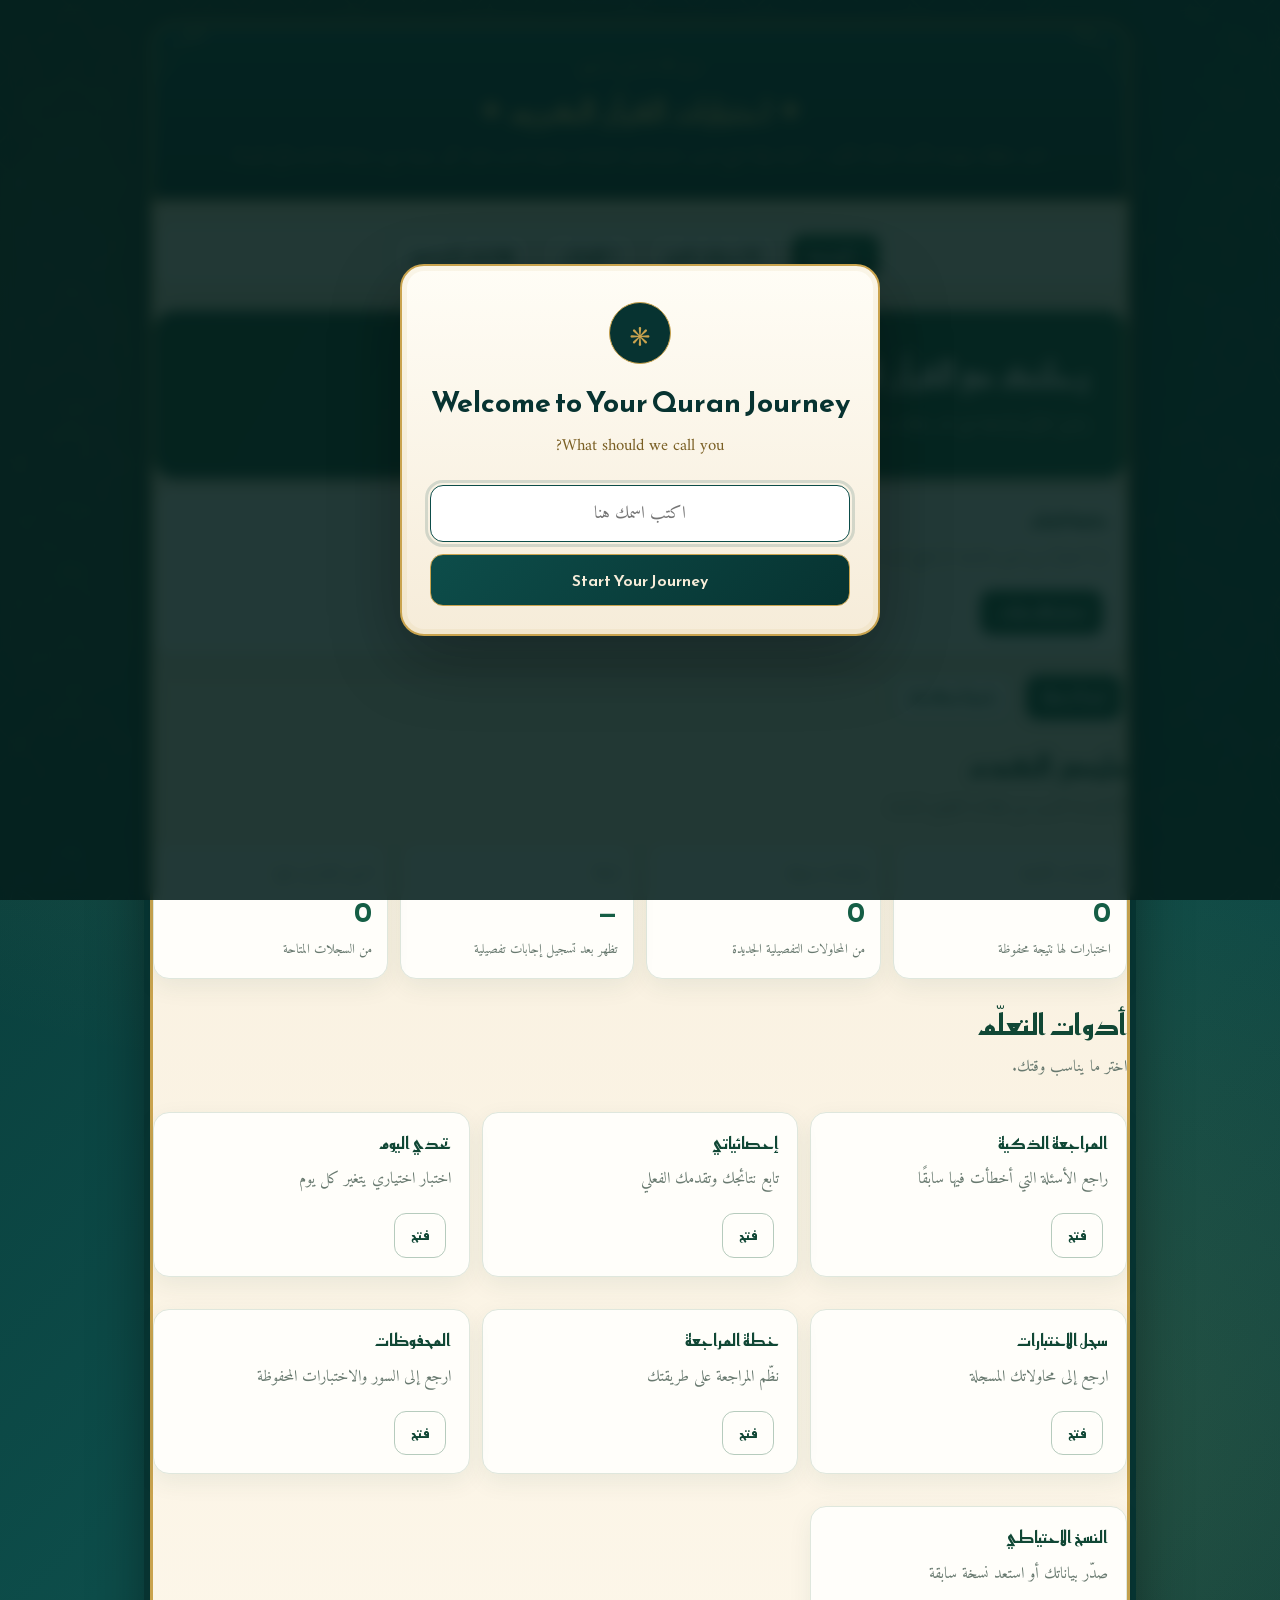
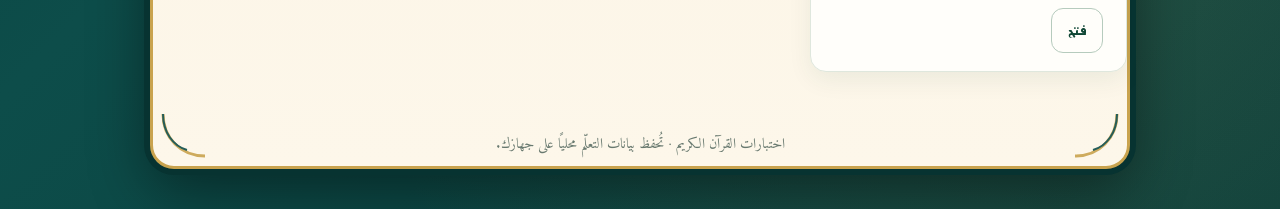
==== commit 484e13f9: "Connect learning platform dashboard to home page" ====
--- a/index.html
+++ b/index.html
@@ -10,6 +10,7 @@
 <link rel="stylesheet" href="css/style.css?v=2">
 <link rel="stylesheet" href="css/home.css?v=2">
 <link rel="stylesheet" href="css/user-profile.css?v=1">
+<link rel="stylesheet" href="css/platform.css?v=1">
 </head>
 <body class="home-body">
 <div class="star-pattern"></div>
@@ -68,5 +69,6 @@
 <script src="js/quiz-registry.js?v=2"></script>
 <script src="js/home.js?v=3"></script>
 <script src="js/user-profile.js?v=1"></script>
+<script src="js/platform.js?v=1"></script>
 </body>
 </html>
--- a/css/user-profile.css
+++ b/css/user-profile.css
@@ -1,32 +1,188 @@
 /* One-time name setup — matches the app's Andalusian emerald and gold palette. */
 .qq-name-overlay {
-  position: fixed; inset: 0; z-index: 99999; display: flex; align-items: center; justify-content: center;
-  padding: 18px; background: rgba(4, 30, 28, .88); backdrop-filter: blur(7px); -webkit-backdrop-filter: blur(7px);
+  position: fixed;
+  inset: 0;
+  z-index: 99999;
+  display: flex;
+  align-items: center;
+  justify-content: center;
+  padding: 18px;
+  background: rgba(4, 30, 28, .88);
+  backdrop-filter: blur(7px);
+  -webkit-backdrop-filter: blur(7px);
 }
+
 .qq-name-panel {
-  width: min(100%, 480px); box-sizing: border-box; text-align: center; padding: 36px 28px 28px;
-  border: 2px solid #c9a34e; border-radius: 24px; background: linear-gradient(180deg,#fffdf6,#f6ecd9);
-  box-shadow: 0 22px 70px rgba(0,0,0,.32), inset 0 0 0 5px rgba(201,163,78,.09); color: #073331;
+  width: min(100%, 480px);
+  box-sizing: border-box;
+  text-align: center;
+  padding: 36px 28px 28px;
+  border: 2px solid #c9a34e;
+  border-radius: 24px;
+  background: linear-gradient(180deg, #fffdf6, #f6ecd9);
+  box-shadow: 0 22px 70px rgba(0, 0, 0, .32),
+              inset 0 0 0 5px rgba(201, 163, 78, .09);
+  color: #073331;
 }
-.qq-name-ornament { width: 62px; height: 62px; display: grid; place-items: center; margin: 0 auto 18px; border: 1px solid #c9a34e; border-radius: 50%; color: #c9a34e; font-size: 2.1rem; background: #073331; }
-.qq-name-panel h2 { font: 700 clamp(1.35rem,5vw,1.8rem)/1.45 'Reem Kufi','Amiri',serif; margin: 0 0 8px; color: #073331; }
-.qq-name-subtitle { margin: 0 0 24px; color: #8a6d2d; font: 1.05rem/1.7 'Amiri',serif; }
-.qq-name-form { display: flex; flex-direction: column; align-items: stretch; gap: 12px; }
-.qq-name-input { width: 100%; min-height: 52px; box-sizing: border-box; padding: 12px 16px; border: 1.5px solid #c9a34e; border-radius: 13px; background: #fff; color: #073331; font: 1.1rem 'Amiri',serif; text-align: center; }
-.qq-name-input:focus { outline: 3px solid rgba(13,77,74,.16); border-color: #0d4d4a; }
-.qq-name-submit { width: 100%; min-height: 52px; border: 1px solid #c9a34e; border-radius: 13px; padding: 12px 18px; background: linear-gradient(135deg,#0d4d4a,#073331); color: #f6ecd9; font: 600 1rem 'Reem Kufi','Amiri',serif; cursor: pointer; }
+
+.qq-name-ornament {
+  width: 62px;
+  height: 62px;
+  display: grid;
+  place-items: center;
+  margin: 0 auto 18px;
+  border: 1px solid #c9a34e;
+  border-radius: 50%;
+  color: #c9a34e;
+  font-size: 2.1rem;
+  background: #073331;
+}
+
+.qq-name-panel h2 {
+  font: 700 clamp(1.35rem, 5vw, 1.8rem) / 1.45 'Reem Kufi', 'Amiri', serif;
+  margin: 0 0 8px;
+  color: #073331;
+}
+
+.qq-name-subtitle {
+  margin: 0 0 24px;
+  color: #7a5f24;
+  font: 1.05rem / 1.7 'Amiri', serif;
+}
+
+.qq-name-form {
+  display: flex;
+  flex-direction: column;
+  align-items: stretch;
+  gap: 12px;
+}
+
+.qq-name-input,
+.qq-name-submit {
+  width: 100%;
+  min-height: 52px;
+  box-sizing: border-box;
+  border-radius: 13px;
+  padding: 12px 16px;
+}
+
+.qq-name-input {
+  border: 1.5px solid #c9a34e;
+  background: #fff;
+  color: #073331;
+  font: 1.1rem 'Amiri', serif;
+  text-align: center;
+}
+
+.qq-name-input:focus-visible {
+  outline: 3px solid rgba(13, 77, 74, .16);
+  outline-offset: 2px;
+  border-color: #0d4d4a;
+}
+
+.qq-name-submit {
+  border: 1px solid #c9a34e;
+  padding: 12px 18px;
+  background: linear-gradient(135deg, #0d4d4a, #073331);
+  color: #f6ecd9;
+  font: 600 1rem 'Reem Kufi', 'Amiri', serif;
+  cursor: pointer;
+  transition: filter .2s ease;
+}
+
 .qq-name-submit:hover { filter: brightness(1.1); }
-.qq-name-error { min-height: 0; margin: 0; color: #a33b2c; font: .95rem/1.6 'Amiri',serif; }
+
+.qq-name-submit:focus-visible {
+  outline: 3px solid rgba(201, 163, 78, .6);
+  outline-offset: 2px;
+}
+
+.qq-name-error {
+  margin: 0;
+  color: #a33b2c;
+  font: .95rem / 1.6 'Amiri', serif;
+}
+
 .qq-name-error:empty { display: none; }
-.qq-name-cancel { margin-top: 12px; padding: 9px 20px; border: 1px solid rgba(7,51,49,.25); border-radius: 999px; background: transparent; color: #073331; font: 1rem 'Amiri',serif; cursor: pointer; }
-.qq-storage-warning { position: fixed; z-index: 100000; top: 10px; left: 10px; right: 10px; padding: 12px; border-radius: 10px; background: #fff3cd; color: #664d03; font: 1rem/1.6 'Amiri',serif; text-align: center; }
-.qq-personal-greeting { margin: 14px auto 0; max-width: 680px; padding: 12px 16px; border: 1px solid rgba(201,163,78,.65); border-radius: 14px; background: rgba(255,255,255,.07); }
-.qq-greeting { color: #f6ecd9; font: 700 1.12rem/1.6 'Reem Kufi','Amiri',serif; overflow-wrap: anywhere; }
-.qq-motivation { margin-top: 4px; color: #e6c878; font: .98rem/1.8 'Amiri',serif; }
-.qq-edit-name { margin-top: 12px; padding: 7px 18px; border: 1px solid #c9a34e; border-radius: 999px; background: transparent; color: #e6c878; font: .9rem 'Reem Kufi','Amiri',serif; cursor: pointer; }
-.qq-edit-name:hover { background: rgba(201,163,78,.12); }
+
+.qq-name-cancel {
+  margin-top: 12px;
+  padding: 9px 20px;
+  border: 1px solid rgba(7, 51, 49, .25);
+  border-radius: 999px;
+  background: transparent;
+  color: #073331;
+  font: 1rem 'Amiri', serif;
+  cursor: pointer;
+}
+
+.qq-name-cancel:focus-visible {
+  outline: 3px solid rgba(13, 77, 74, .3);
+  outline-offset: 2px;
+}
+
+.qq-storage-warning {
+  position: fixed;
+  z-index: 100000;
+  top: 10px;
+  left: 10px;
+  right: 10px;
+  padding: 12px;
+  border-radius: 10px;
+  background: #fff3cd;
+  color: #664d03;
+  font: 1rem / 1.6 'Amiri', serif;
+  text-align: center;
+}
+
+.qq-personal-greeting {
+  margin: 14px auto 0;
+  max-width: 680px;
+  padding: 12px 16px;
+  border: 1px solid rgba(201, 163, 78, .65);
+  border-radius: 14px;
+  background: rgba(255, 255, 255, .07);
+}
+
+.qq-greeting {
+  color: #f6ecd9;
+  font: 700 1.12rem / 1.6 'Reem Kufi', 'Amiri', serif;
+  overflow-wrap: anywhere;
+}
+
+.qq-motivation {
+  margin-top: 4px;
+  color: #e6c878;
+  font: .98rem / 1.8 'Amiri', serif;
+}
+
+.qq-edit-name {
+  margin-top: 12px;
+  padding: 7px 18px;
+  border: 1px solid #c9a34e;
+  border-radius: 999px;
+  background: transparent;
+  color: #e6c878;
+  font: .9rem 'Reem Kufi', 'Amiri', serif;
+  cursor: pointer;
+  transition: background .2s ease;
+}
+
+.qq-edit-name:hover { background: rgba(201, 163, 78, .12); }
+
+.qq-edit-name:focus-visible {
+  outline: 3px solid rgba(201, 163, 78, .5);
+  outline-offset: 2px;
+}
+
+/* Reduced motion preference */
+@media (prefers-reduced-motion: reduce) {
+  .qq-name-submit,
+  .qq-edit-name { transition: none; }
+}
+
 @media (max-width: 480px) {
   .qq-name-panel { padding: 30px 20px 22px; border-radius: 20px; }
   .qq-name-ornament { width: 54px; height: 54px; margin-bottom: 14px; }
   .qq-personal-greeting { margin-top: 10px; padding: 10px 12px; }
-}+}
--- a/css/platform.css
+++ b/css/platform.css
@@ -0,0 +1,108 @@
+:root {
+  --qp-emerald: #155e45;
+  --qp-deep: #104735;
+  --qp-green: #237653;
+  --qp-ivory: #f8f5ec;
+  --qp-card: #fffefa;
+  --qp-gold: #c6a15b;
+  --qp-text: #233c32;
+  --qp-muted: #68796f;
+  --qp-border: #dfe7dd;
+  --qp-shadow: 0 8px 24px rgba(16,71,53,.07);
+}
+.qp-navigation {
+  display:flex; flex-wrap:wrap; justify-content:center; gap:8px;
+  margin:18px auto 22px; padding:8px;
+  border:1px solid rgba(198,161,91,.45); border-radius:18px;
+  background:rgba(248,245,236,.96); box-shadow:var(--qp-shadow);
+}
+.qp-nav-item {
+  min-height:44px; padding:10px 16px; border:1px solid transparent; border-radius:12px;
+  background:transparent; color:var(--qp-deep); font:600 .96rem/1.4 'Reem Kufi','Tajawal',sans-serif;
+  cursor:pointer; transition:background .16s ease,border-color .16s ease;
+}
+.qp-nav-item:hover { background:#eaf2eb; }
+.qp-nav-item.active { background:var(--qp-emerald); color:#fff; border-color:var(--qp-gold); }
+.qp-view { width:100%; min-width:0; animation:qp-fade .18s ease-out; }
+.qp-view[hidden] { display:none !important; }
+.qp-section-heading { margin:8px 0 20px; }
+.qp-section-heading h2 { margin:0; color:var(--qp-deep); font:700 clamp(1.35rem,3vw,1.8rem)/1.4 'Reem Kufi','Tajawal',sans-serif; }
+.qp-section-heading p { margin:7px 0 0; color:var(--qp-muted); line-height:1.8; }
+.qp-hero {
+  border:1px solid rgba(198,161,91,.65); border-radius:22px; padding:clamp(22px,4vw,38px);
+  background:linear-gradient(120deg,#104735,#155e45); color:#fffdf6;
+  font:700 clamp(1.5rem,4vw,2.2rem)/1.5 'Reem Kufi','Tajawal',sans-serif;
+  box-shadow:var(--qp-shadow); overflow-wrap:anywhere;
+}
+.qp-hero p { margin:8px 0 0; max-width:760px; color:#e9dfc7; font:400 1rem/1.9 'Tajawal','Amiri',sans-serif; }
+.qp-home-actions { display:flex; flex-wrap:wrap; gap:10px; margin:16px 0 26px; }
+.qp-stat-grid { display:grid; grid-template-columns:repeat(4,minmax(0,1fr)); gap:12px; margin:14px 0 26px; }
+.qp-stat { min-width:0; padding:17px 15px; border:1px solid var(--qp-border); border-radius:16px; background:var(--qp-card); box-shadow:var(--qp-shadow); }
+.qp-stat-label,.qp-stat small { display:block; color:var(--qp-muted); line-height:1.7; }
+.qp-stat-value { display:block; margin:7px 0; color:var(--qp-emerald); font:700 clamp(1.35rem,3vw,1.8rem)/1.3 'Reem Kufi','Tajawal',sans-serif; overflow-wrap:anywhere; }
+.qp-shortcuts,.qp-achievement-grid { display:grid; grid-template-columns:repeat(3,minmax(0,1fr)); gap:12px; margin:12px 0 26px; }
+.qp-card { min-width:0; margin:10px 0; padding:18px; border:1px solid var(--qp-border); border-radius:16px; background:var(--qp-card); box-shadow:var(--qp-shadow); }
+.qp-card h3,.qp-achievement h3 { margin:0 0 8px; color:var(--qp-deep); font:700 1.05rem/1.6 'Reem Kufi','Tajawal',sans-serif; overflow-wrap:anywhere; }
+.qp-card p,.qp-achievement p { margin:6px 0 14px; color:var(--qp-muted); line-height:1.8; overflow-wrap:anywhere; }
+.qp-btn {
+  display:inline-flex; align-items:center; justify-content:center; gap:6px;
+  min-height:44px; margin:5px 5px 0 0; padding:10px 16px;
+  border:1px solid #b6cbbd; border-radius:12px; background:#fffefa; color:var(--qp-deep);
+  font:600 .95rem/1.5 'Tajawal','Reem Kufi',sans-serif; cursor:pointer; text-decoration:none;
+}
+.qp-btn:hover { border-color:var(--qp-gold); background:#f5f3e9; }
+.qp-btn:focus-visible,.qp-nav-item:focus-visible,.qp-field input:focus-visible,.qp-field select:focus-visible,.qp-history-filter:focus-visible {
+  outline:3px solid rgba(198,161,91,.65); outline-offset:2px;
+}
+.qp-btn-primary { color:#fff; background:var(--qp-emerald); border-color:var(--qp-emerald); }
+.qp-btn-primary:hover { background:var(--qp-deep); color:#fff; }
+.qp-btn-danger { color:#923b32; border-color:#e7c7c2; }
+.qp-field { display:flex; flex-direction:column; gap:7px; min-width:0; color:var(--qp-deep); font-weight:600; }
+.qp-field input,.qp-field select,.qp-history-filter {
+  width:100%; min-height:44px; box-sizing:border-box; border:1px solid #c8d5cb; border-radius:10px;
+  padding:10px 12px; background:#fff; color:var(--qp-text); font:400 1rem 'Tajawal',sans-serif;
+}
+.qp-form { display:grid; grid-template-columns:repeat(3,minmax(0,1fr)); align-items:end; gap:12px; margin:16px 0 22px; padding:18px; border:1px solid var(--qp-border); border-radius:16px; background:#fdfcf7; }
+.qp-empty { margin:14px 0; padding:24px 18px; border:1px dashed #b7cabb; border-radius:14px; background:#fffefa; color:var(--qp-muted); line-height:1.9; text-align:center; }
+.qp-message { padding:12px 14px; border-radius:10px; line-height:1.7; }
+.qp-message.success,.qp-success,.qp-correct { color:#17623d; background:#eaf5ec; border:1px solid #c3dfc8; border-radius:10px; padding:10px 12px; }
+.qp-message.error,.qp-wrong { color:#8b352e; background:#fff0ed; border:1px solid #eccac4; border-radius:10px; padding:10px 12px; }
+.qp-meta { color:var(--qp-muted) !important; font-size:.9rem; }
+.qp-achievement { padding:18px; border:1px solid var(--qp-border); border-radius:16px; background:#fffefa; }
+.qp-achievement.earned { border-color:#b7d5bd; background:#f1f8f1; }
+.qp-achievement.locked { opacity:.78; background:#f3f4ef; }
+.qp-achievement-mark { display:grid; place-items:center; width:42px; height:42px; margin-bottom:10px; border-radius:50%; background:#e6eee5; color:var(--qp-emerald); font-size:1.4rem; }
+.qp-achievement.earned .qp-achievement-mark { background:var(--qp-emerald); color:#fff; }
+.qp-achievement small { color:var(--qp-muted); }
+.qp-profile-card { display:flex; flex-wrap:wrap; align-items:center; gap:10px 18px; }
+.qp-profile-card h3 { flex-basis:100%; }
+.qp-profile-card p { flex:1 1 200px; margin:0; color:var(--qp-deep); }
+.qp-score-chart { display:grid; gap:10px; margin:12px 0 24px; }
+.qp-score-row { display:grid; grid-template-columns:minmax(80px,1fr) minmax(100px,3fr) 48px; gap:10px; align-items:center; }
+.qp-score-label { color:var(--qp-muted); font-size:.9rem; overflow-wrap:anywhere; }
+.qp-score-track { height:13px; border-radius:999px; background:#e5ebe3; overflow:hidden; }
+.qp-score-fill { height:100%; border-radius:999px; background:var(--qp-green); }
+.qp-score-number { color:var(--qp-deep); text-align:end; }
+.qp-performance-row { margin:8px 0; padding:12px 14px; border-radius:10px; background:#fffefa; border:1px solid var(--qp-border); }
+.qp-history-filter { max-width:320px; margin:8px 0 14px; }
+.qp-pill { display:inline-block; padding:5px 10px; border-radius:999px; background:#f2e9d4; color:#735a2b; font-size:.9rem; }
+.qp-footer { padding:24px 12px 8px; color:var(--qp-muted); font-size:.9rem; text-align:center; line-height:1.8; }
+@keyframes qp-fade { from { opacity:.55; transform:translateY(3px); } to { opacity:1; transform:translateY(0); } }
+@media (max-width:800px) {
+  .qp-stat-grid { grid-template-columns:repeat(2,minmax(0,1fr)); }
+  .qp-shortcuts,.qp-achievement-grid { grid-template-columns:repeat(2,minmax(0,1fr)); }
+  .qp-form { grid-template-columns:1fr; }
+}
+@media (max-width:520px) {
+  .qp-navigation { position:sticky; top:6px; z-index:20; justify-content:space-between; gap:3px; padding:5px; border-radius:14px; }
+  .qp-nav-item { flex:1 1 0; min-width:0; padding:9px 4px; font-size:.78rem; }
+  .qp-stat-grid { gap:8px; }
+  .qp-stat { padding:13px 10px; }
+  .qp-shortcuts,.qp-achievement-grid { grid-template-columns:1fr; }
+  .qp-card { padding:15px; }
+  .qp-score-row { grid-template-columns:minmax(68px,1fr) minmax(60px,2fr) 42px; gap:6px; }
+}
+@media (prefers-reduced-motion: reduce) {
+  .qp-view { animation:none; }
+  .qp-nav-item,.qp-btn { transition:none; }
+}
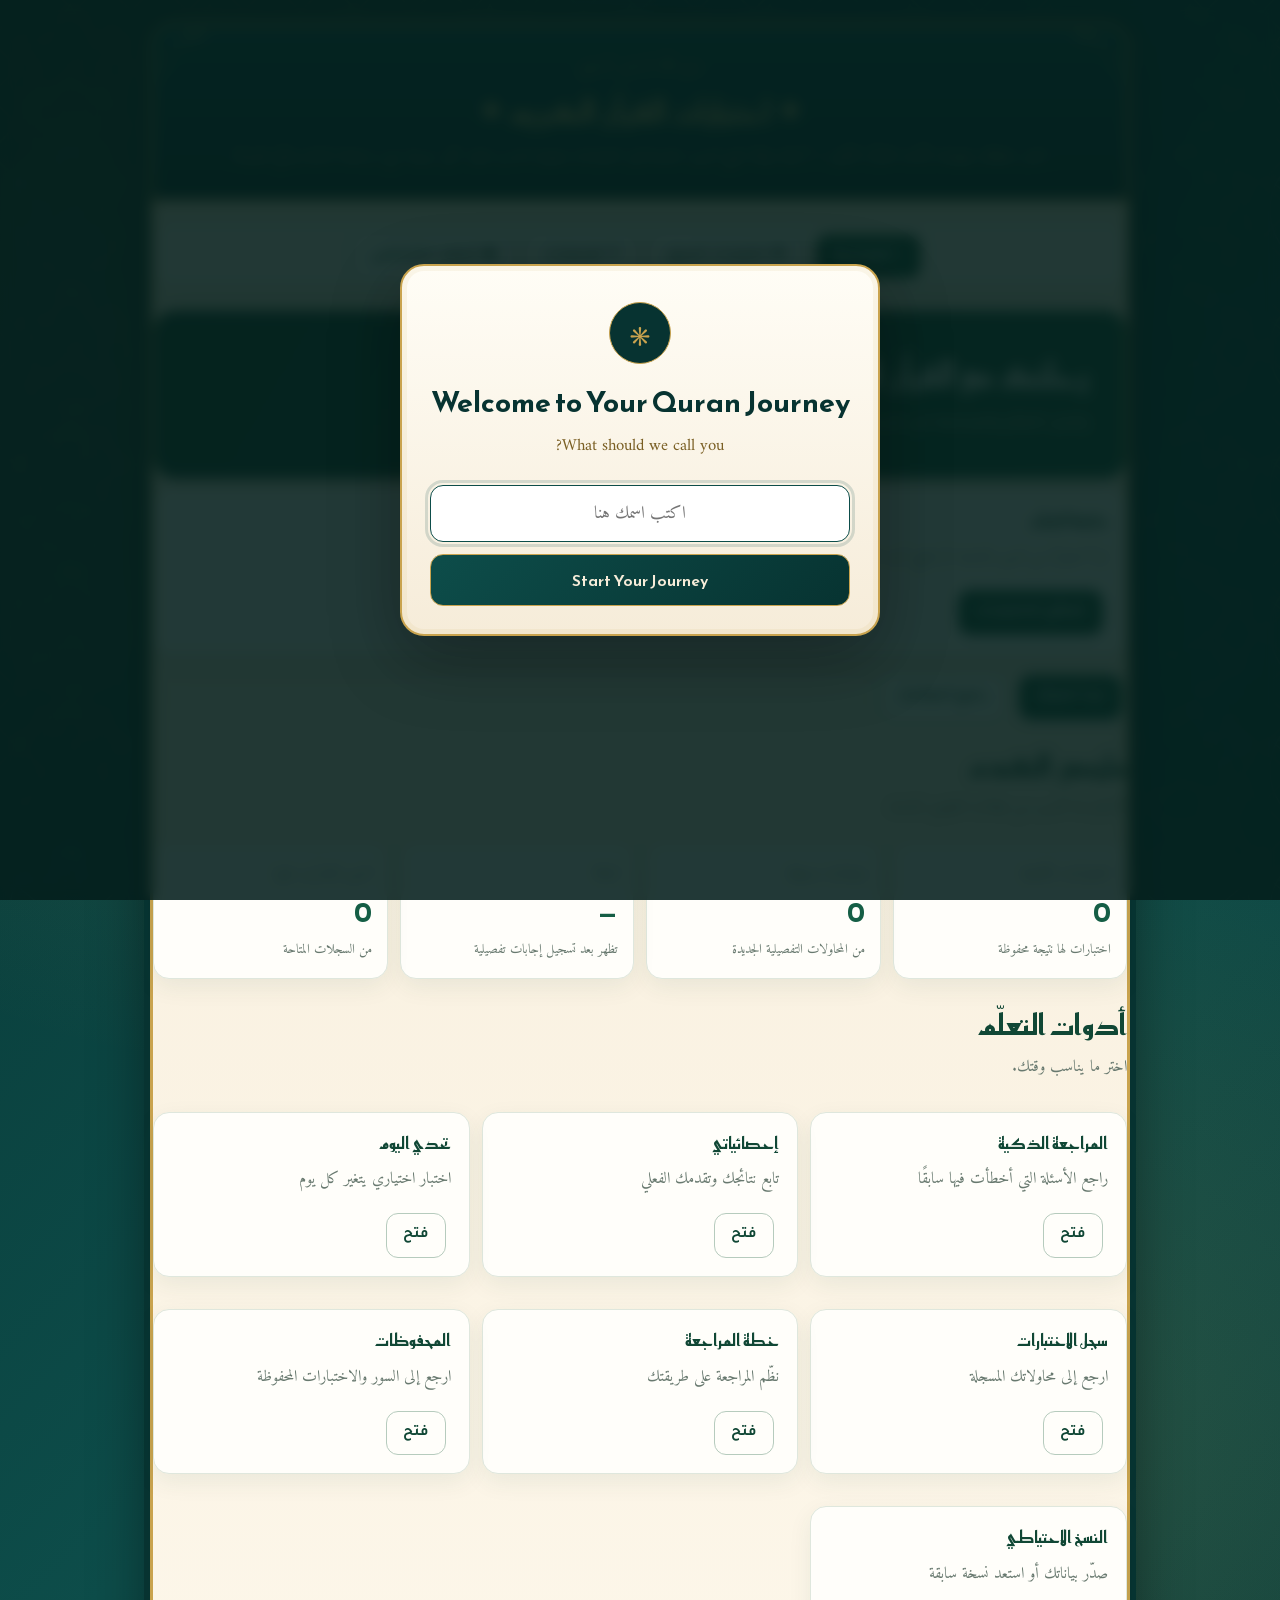
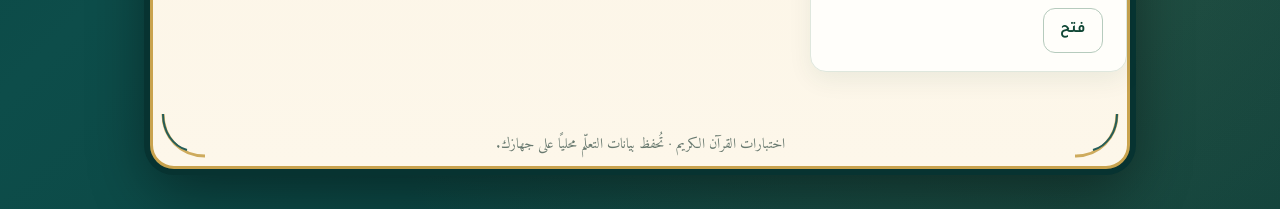
==== commit 5dc36c10: "Load Tajawal for clearer Arabic interface typography" ====
--- a/index.html
+++ b/index.html
@@ -6,7 +6,7 @@
 <title>اختبارات القرآن الكريم — جميع سور القرآن</title>
 <meta name="description" content="تطبيق تفاعلي لاختبار حفظ القرآن الكريم وفهمه: أسئلة موثقة لجميع سور القرآن الكريم الـ114 مقسمة إلى اختبارات منظمة تناسب طول كل سورة.">
 <link rel="preconnect" href="https://fonts.googleapis.com">
-<link href="https://fonts.googleapis.com/css2?family=Amiri:wght@400;700&family=Reem+Kufi:wght@400;600;700&display=swap" rel="stylesheet">
+<link href="https://fonts.googleapis.com/css2?family=Amiri:wght@400;700&family=Reem+Kufi:wght@400;600;700&family=Tajawal:wght@400;500;600;700&display=swap" rel="stylesheet">
 <link rel="stylesheet" href="css/style.css?v=2">
 <link rel="stylesheet" href="css/home.css?v=2">
 <link rel="stylesheet" href="css/user-profile.css?v=1">
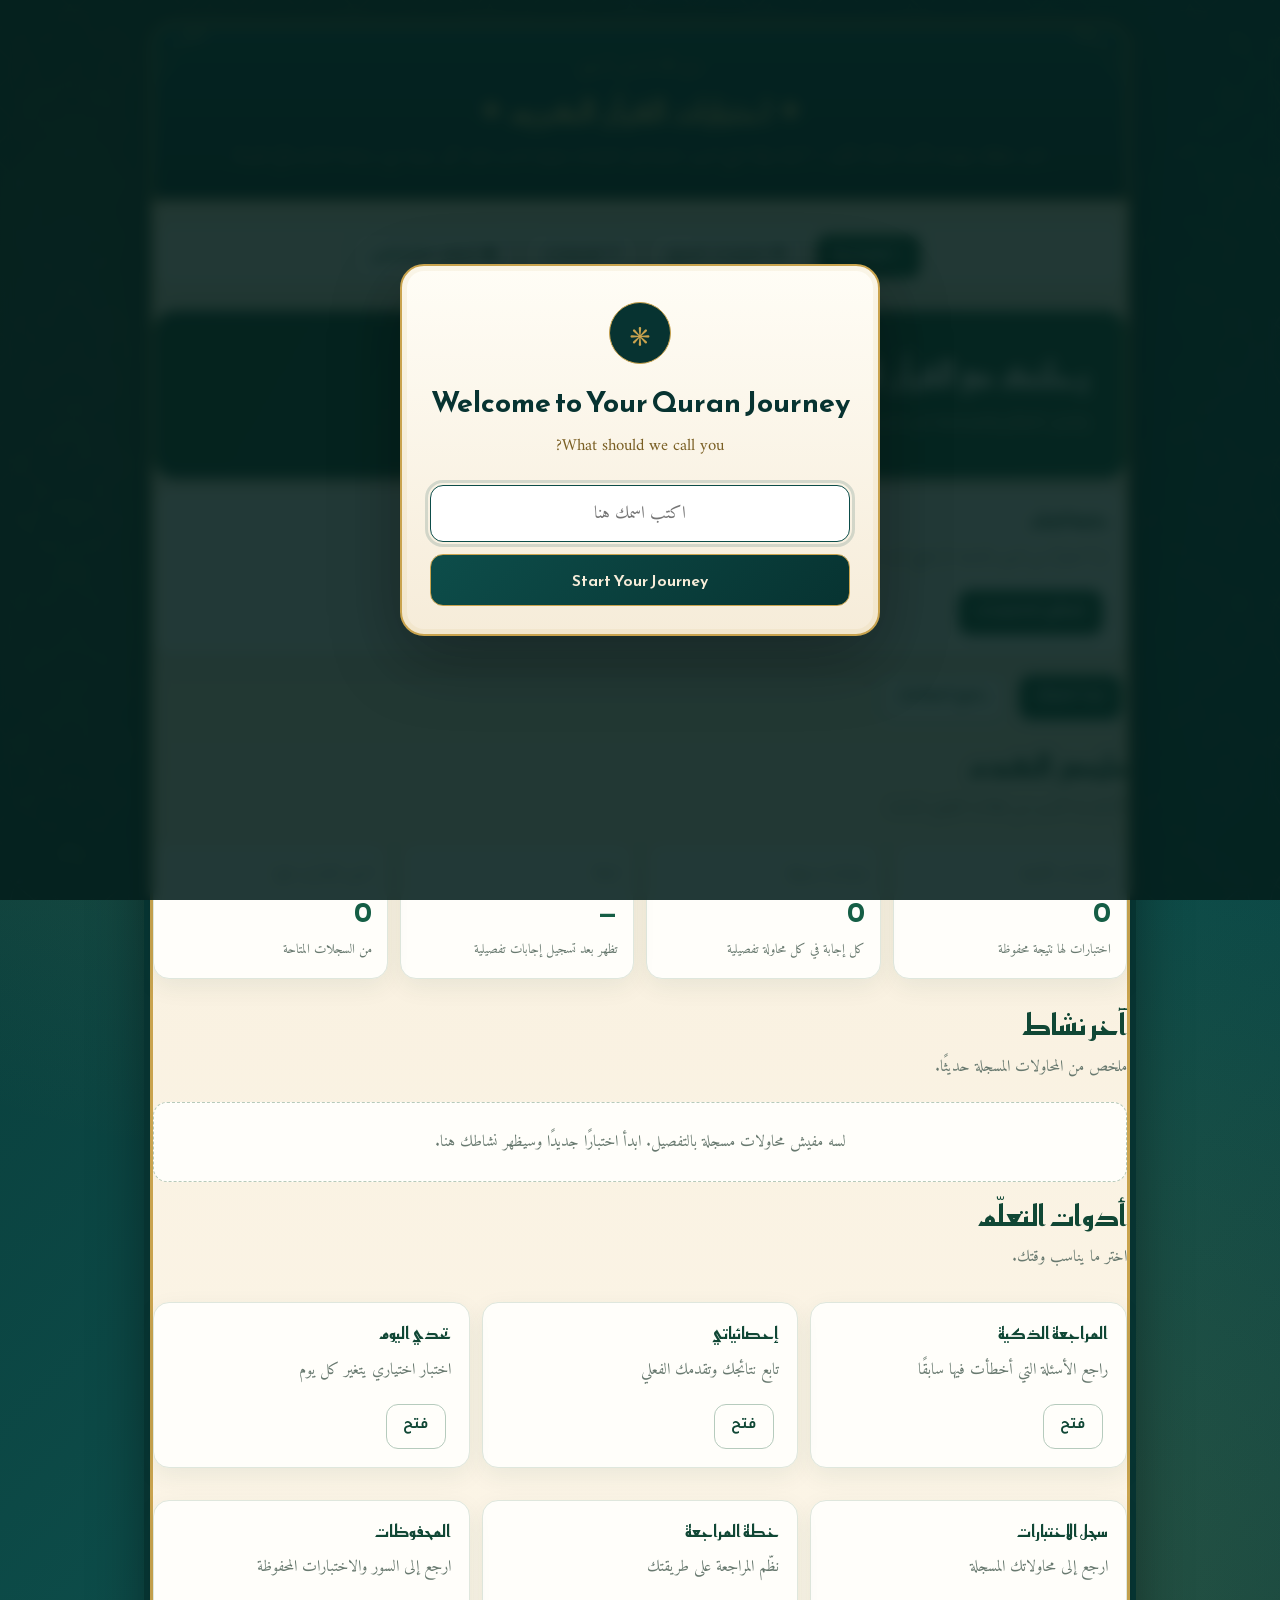
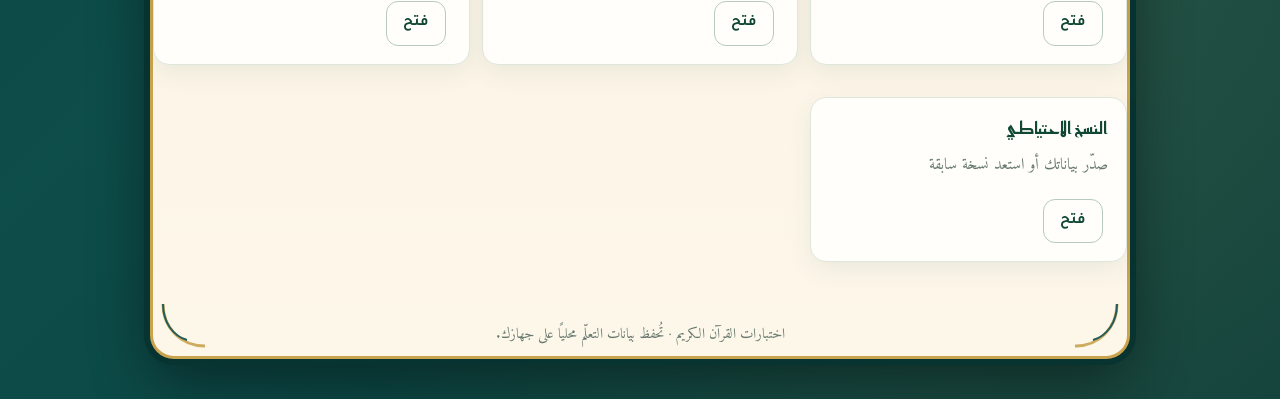
==== commit d1539163: "Bump asset versions to refresh the redesigned interface" ====
--- a/index.html
+++ b/index.html
@@ -9,8 +9,8 @@
 <link href="https://fonts.googleapis.com/css2?family=Amiri:wght@400;700&family=Reem+Kufi:wght@400;600;700&family=Tajawal:wght@400;500;600;700&display=swap" rel="stylesheet">
 <link rel="stylesheet" href="css/style.css?v=2">
 <link rel="stylesheet" href="css/home.css?v=2">
-<link rel="stylesheet" href="css/user-profile.css?v=1">
-<link rel="stylesheet" href="css/platform.css?v=1">
+<link rel="stylesheet" href="css/user-profile.css?v=2">
+<link rel="stylesheet" href="css/platform.css?v=2">
 </head>
 <body class="home-body">
 <div class="star-pattern"></div>
@@ -68,7 +68,7 @@
 <script src="js/surah-registry.js?v=2"></script>
 <script src="js/quiz-registry.js?v=2"></script>
 <script src="js/home.js?v=3"></script>
-<script src="js/user-profile.js?v=1"></script>
-<script src="js/platform.js?v=1"></script>
+<script src="js/user-profile.js?v=2"></script>
+<script src="js/platform.js?v=2"></script>
 </body>
 </html>
--- a/css/platform.css
+++ b/css/platform.css
@@ -85,6 +85,12 @@
 .qp-score-number { color:var(--qp-deep); text-align:end; }
 .qp-performance-row { margin:8px 0; padding:12px 14px; border-radius:10px; background:#fffefa; border:1px solid var(--qp-border); }
 .qp-history-filter { max-width:320px; margin:8px 0 14px; }
+.qp-history-filters { display:grid; grid-template-columns:minmax(180px,1fr) minmax(180px,2fr) minmax(150px,1fr); gap:10px; align-items:center; margin:10px 0 14px; }
+.qp-history-search,.qp-history-date,.qp-filter-select { min-height:42px; box-sizing:border-box; padding:9px 12px; border:1px solid #c8d5cb; border-radius:10px; background:#fffefa; color:var(--qp-text); font:400 .95rem 'Tajawal',sans-serif; }
+.qp-status-wrap { display:flex; align-items:center; gap:8px; color:var(--qp-muted); font-size:.9rem; white-space:nowrap; }
+.qp-status-wrap .qp-filter-select { max-width:180px; }
+.qp-recent-surahs { display:flex; flex-wrap:wrap; gap:7px; margin:10px 0 18px; }
+.qp-recent-row { margin:8px 0; }
 .qp-pill { display:inline-block; padding:5px 10px; border-radius:999px; background:#f2e9d4; color:#735a2b; font-size:.9rem; }
 .qp-footer { padding:24px 12px 8px; color:var(--qp-muted); font-size:.9rem; text-align:center; line-height:1.8; }
 @keyframes qp-fade { from { opacity:.55; transform:translateY(3px); } to { opacity:1; transform:translateY(0); } }
@@ -92,10 +98,14 @@
   .qp-stat-grid { grid-template-columns:repeat(2,minmax(0,1fr)); }
   .qp-shortcuts,.qp-achievement-grid { grid-template-columns:repeat(2,minmax(0,1fr)); }
   .qp-form { grid-template-columns:1fr; }
+  .qp-history-filters { grid-template-columns:1fr; }
+  .qp-status-wrap { flex:1 1 100%; }
+  .qp-status-wrap .qp-filter-select { flex:1; max-width:none; }
 }
 @media (max-width:520px) {
-  .qp-navigation { position:sticky; top:6px; z-index:20; justify-content:space-between; gap:3px; padding:5px; border-radius:14px; }
-  .qp-nav-item { flex:1 1 0; min-width:0; padding:9px 4px; font-size:.78rem; }
+  .qp-navigation { position:fixed; left:50%; bottom:8px; transform:translateX(-50%); z-index:999; width:calc(100vw - 20px); max-width:500px; box-sizing:border-box; justify-content:space-between; gap:3px; padding:5px; border-radius:16px; box-shadow:0 8px 30px rgba(16,71,53,.22); }
+  body.home-body .frame { padding-bottom:88px; }
+  .qp-nav-item { flex:1 1 0; min-width:0; min-height:48px; padding:7px 3px; font-size:.72rem; white-space:normal; }
   .qp-stat-grid { gap:8px; }
   .qp-stat { padding:13px 10px; }
   .qp-shortcuts,.qp-achievement-grid { grid-template-columns:1fr; }
